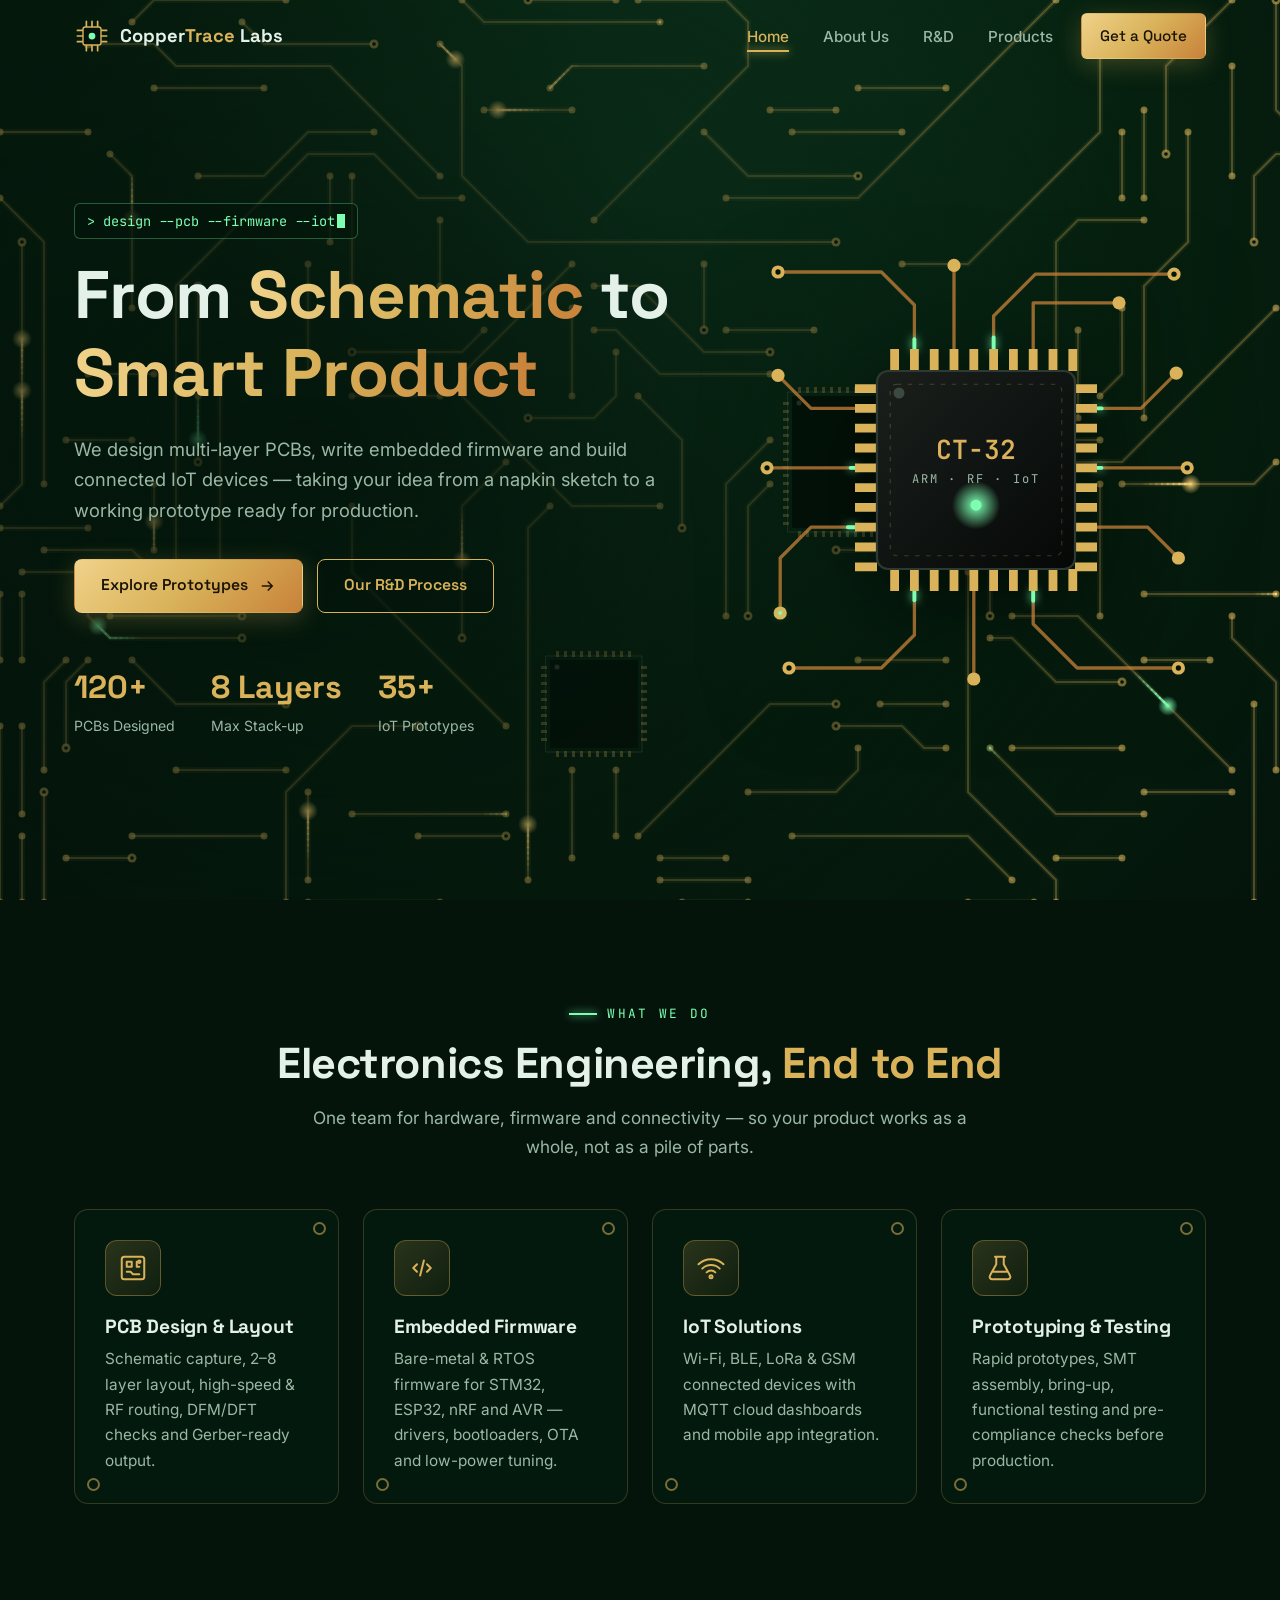
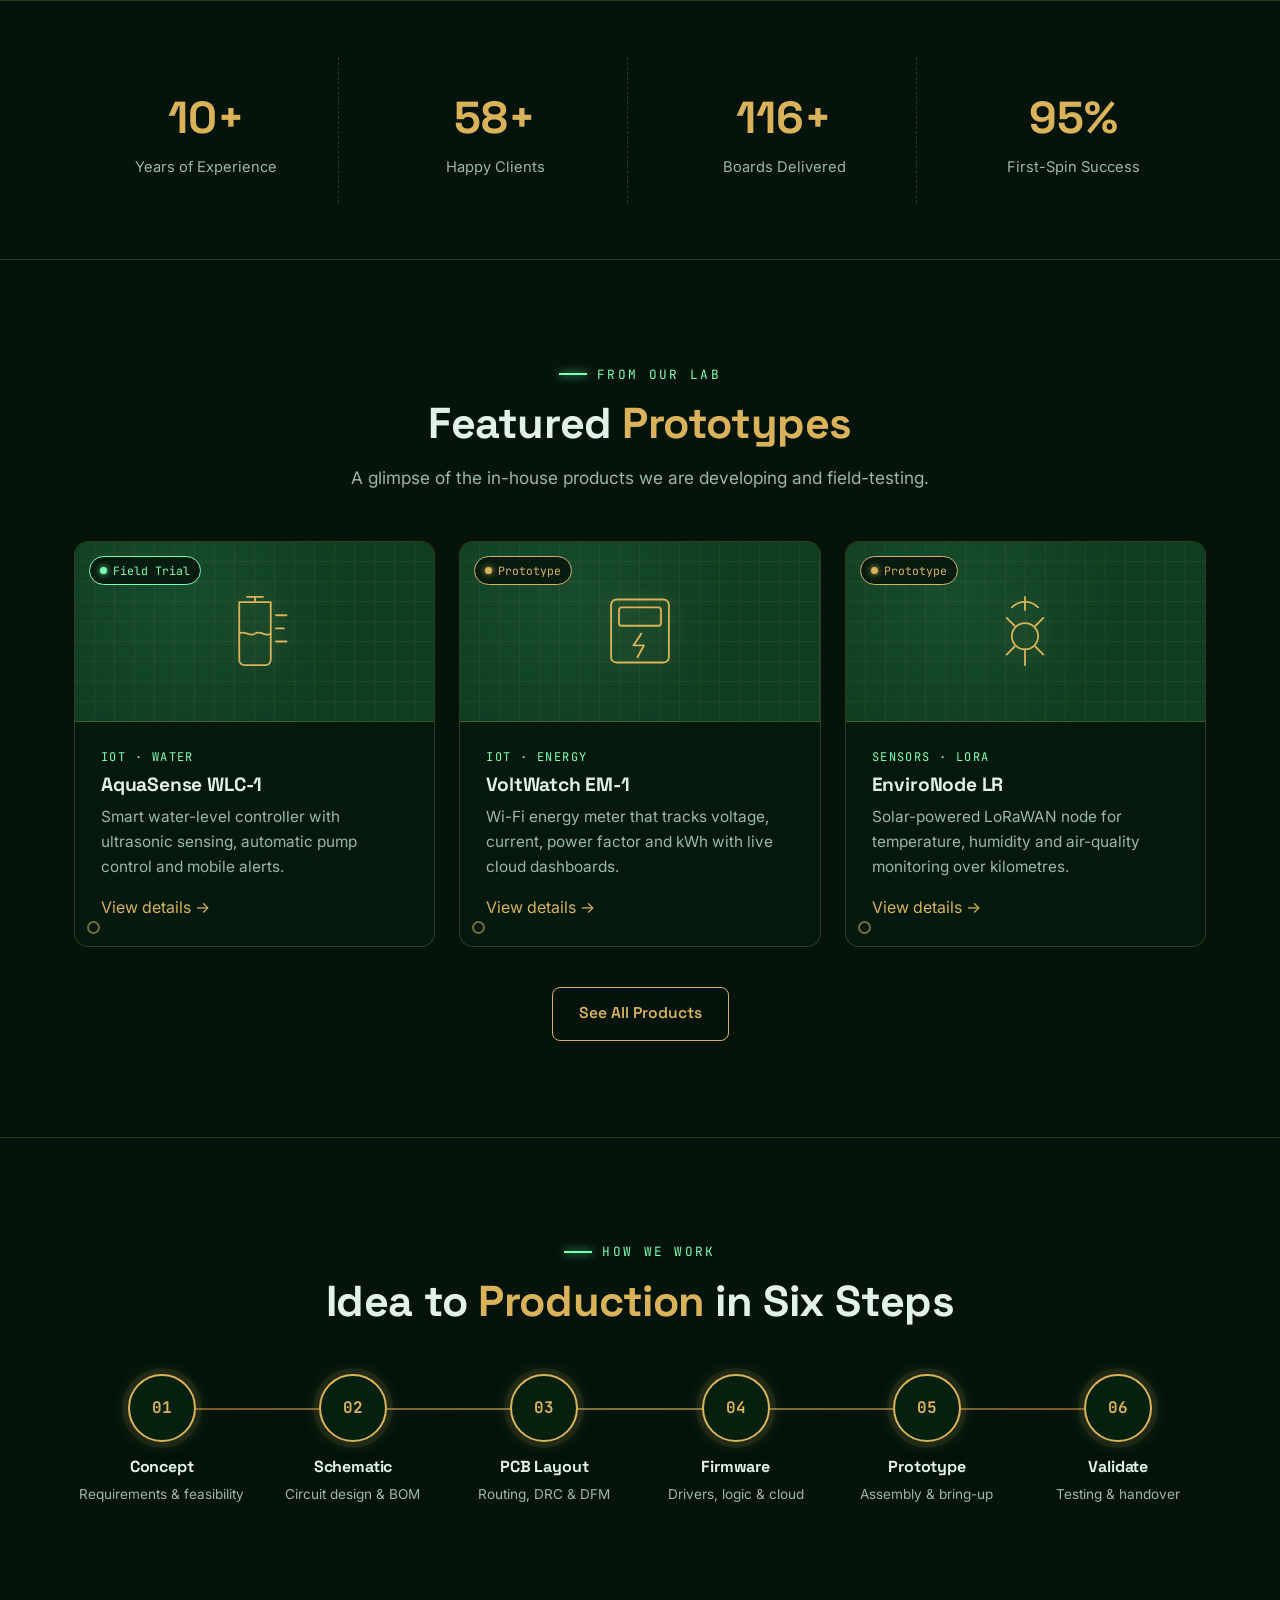
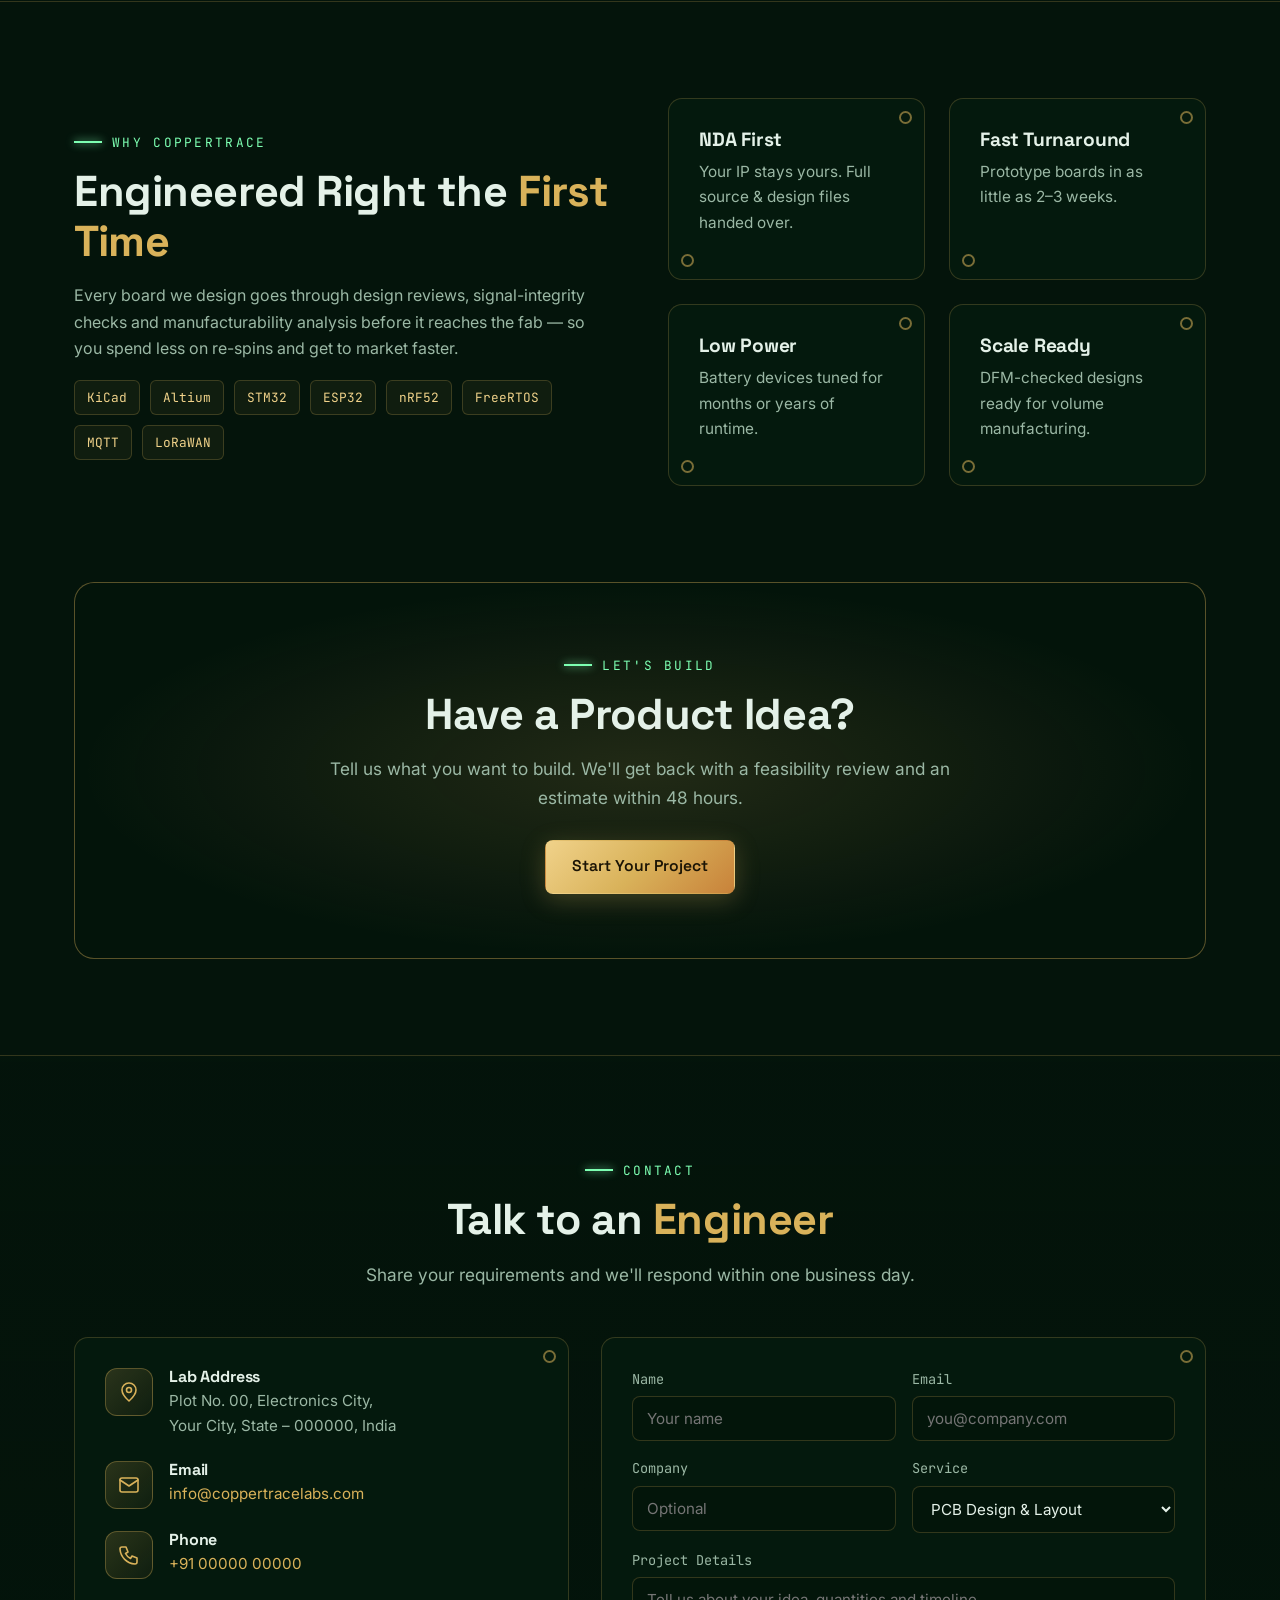
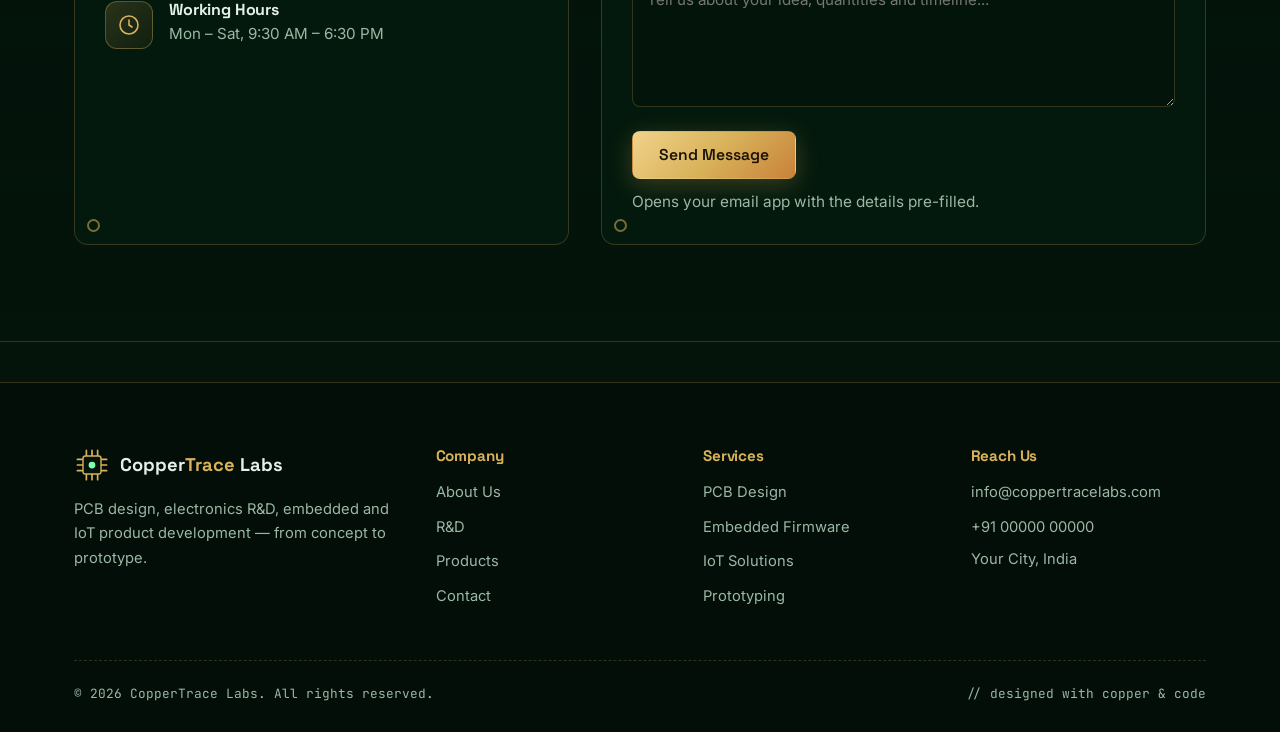
==== index.html @ 2404cd04 "Initial commit: CopperTrace Labs static website" ====
<!DOCTYPE html>
<html lang="en">
<head>
  <meta charset="UTF-8">
  <meta name="viewport" content="width=device-width, initial-scale=1.0">
  <title>CopperTrace Labs | PCB Design, Embedded &amp; IoT R&amp;D</title>
  <meta name="description" content="CopperTrace Labs — PCB design, electronics R&D, embedded firmware and IoT product development from concept to prototype.">
  <link rel="icon" type="image/svg+xml" href="assets/favicon.svg">
  <link rel="preconnect" href="https://fonts.googleapis.com">
  <link rel="preconnect" href="https://fonts.gstatic.com" crossorigin>
  <link href="https://fonts.googleapis.com/css2?family=Inter:wght@400;500;600&family=JetBrains+Mono:wght@400;600&family=Space+Grotesk:wght@500;600;700&display=swap" rel="stylesheet">
  <link rel="stylesheet" href="css/style.css">
</head>
<body>
  <canvas id="pcb-bg" aria-hidden="true"></canvas>

  <!-- ============ HEADER ============ -->
  <header class="site-header">
    <div class="container nav">
      <a href="index.html" class="logo" aria-label="CopperTrace Labs home">
        <svg viewBox="0 0 64 64" aria-hidden="true"><g stroke="#d9b25a" stroke-width="3" stroke-linecap="round"><path d="M22 6v10M32 6v10M42 6v10M22 48v10M32 48v10M42 48v10M6 22h10M6 32h10M6 42h10M48 22h10M48 32h10M48 42h10"/></g><rect x="16" y="16" width="32" height="32" rx="4" fill="#04140b" stroke="#d9b25a" stroke-width="2.5"/><circle cx="32" cy="32" r="6" fill="#7dffb2"/></svg>
        <span>Copper<em>Trace</em> Labs</span>
      </a>
      <button class="nav-toggle" aria-label="Toggle menu" aria-expanded="false"><span></span></button>
      <ul class="nav-links">
        <li><a href="index.html" class="active">Home</a></li>
        <li><a href="about.html">About Us</a></li>
        <li><a href="rnd.html">R&amp;D</a></li>
        <li><a href="products.html">Products</a></li>
        <li><a href="#contact" class="btn btn-primary">Get a Quote</a></li>
      </ul>
    </div>
  </header>

  <main>
    <!-- ============ HERO ============ -->
    <section class="hero">
      <div class="container hero-grid">
        <div class="reveal">
          <span class="terminal-line">&gt; design --pcb --firmware --iot<span class="cursor"></span></span>
          <h1>From <span class="glow">Schematic</span> to <span class="glow">Smart Product</span></h1>
          <p class="lead">We design multi-layer PCBs, write embedded firmware and build connected IoT devices — taking your idea from a napkin sketch to a working prototype ready for production.</p>
          <div class="hero-actions">
            <a href="products.html" class="btn btn-primary">Explore Prototypes
              <svg width="18" height="18" viewBox="0 0 24 24" fill="none" stroke="currentColor" stroke-width="2" aria-hidden="true"><path d="M5 12h14M13 6l6 6-6 6"/></svg>
            </a>
            <a href="rnd.html" class="btn btn-ghost">Our R&amp;D Process</a>
          </div>
          <div class="hero-stats">
            <div><div class="num" data-count="120" data-suffix="+">0</div><div class="lbl">PCBs Designed</div></div>
            <div><div class="num" data-count="8" data-suffix=" Layers">0</div><div class="lbl">Max Stack-up</div></div>
            <div><div class="num" data-count="35" data-suffix="+">0</div><div class="lbl">IoT Prototypes</div></div>
          </div>
        </div>

        <div class="chip-wrap reveal d2" aria-hidden="true">
          <svg class="chip-svg" viewBox="0 0 400 400">
            <defs>
              <linearGradient id="chipBody" x1="0" y1="0" x2="1" y2="1">
                <stop offset="0" stop-color="#1a1f1c"/>
                <stop offset="1" stop-color="#050807"/>
              </linearGradient>
              <radialGradient id="ledGlow">
                <stop offset="0" stop-color="#7dffb2"/>
                <stop offset="1" stop-color="#7dffb2" stop-opacity="0"/>
              </radialGradient>
            </defs>
            <!-- static copper traces -->
            <g fill="none" stroke="#c8823a" stroke-opacity=".75" stroke-width="3" stroke-linecap="round" stroke-linejoin="round">
              <path id="t1" d="M144 90 V50 L114 20 H20"/>
              <path id="t2" d="M180 90 V14"/>
              <path id="t3" d="M216 90 V60 L254 22 H380"/>
              <path id="t4" d="M252 90 V48 H330"/>
              <path id="t5" d="M144 310 V350 L114 380 H30"/>
              <path id="t6" d="M198 310 V390"/>
              <path id="t7" d="M252 310 V340 L292 380 H384"/>
              <path id="t8" d="M90 144 H50 L20 114"/>
              <path id="t9" d="M90 198 H10"/>
              <path id="t10" d="M90 252 H50 L22 280 V330"/>
              <path id="t11" d="M310 144 H350 L382 112"/>
              <path id="t12" d="M310 198 H392"/>
              <path id="t13" d="M310 252 H356 L384 280"/>
            </g>
            <!-- end pads -->
            <g fill="#d9b25a">
              <circle cx="20" cy="20" r="6"/><circle cx="180" cy="14" r="6"/><circle cx="380" cy="22" r="6"/><circle cx="330" cy="48" r="6"/>
              <circle cx="30" cy="380" r="6"/><circle cx="198" cy="390" r="6"/><circle cx="384" cy="380" r="6"/>
              <circle cx="20" cy="114" r="6"/><circle cx="10" cy="198" r="6"/><circle cx="22" cy="330" r="6"/>
              <circle cx="382" cy="112" r="6"/><circle cx="392" cy="198" r="6"/><circle cx="384" cy="280" r="6"/>
            </g>
            <g fill="#04140b"><circle cx="20" cy="20" r="2.4"/><circle cx="380" cy="22" r="2.4"/><circle cx="30" cy="380" r="2.4"/><circle cx="384" cy="380" r="2.4"/><circle cx="10" cy="198" r="2.4"/><circle cx="392" cy="198" r="2.4"/></g>
            <!-- signal flow overlay -->
            <g fill="none" stroke="#7dffb2" stroke-width="3.5" stroke-linecap="round" style="filter:drop-shadow(0 0 4px #7dffb2)">
              <path class="flow" pathLength="200" d="M144 90 V50 L114 20 H20"/>
              <path class="flow d2" pathLength="200" d="M216 90 V60 L254 22 H380"/>
              <path class="flow d3" pathLength="200" d="M144 310 V350 L114 380 H30"/>
              <path class="flow" pathLength="200" d="M252 310 V340 L292 380 H384"/>
              <path class="flow d2" pathLength="200" d="M90 252 H50 L22 280 V330"/>
              <path class="flow d3" pathLength="200" d="M310 144 H350 L382 112"/>
              <path class="flow" pathLength="200" d="M310 198 H392"/>
              <path class="flow d2" pathLength="200" d="M90 198 H10"/>
            </g>
            <!-- pins -->
            <g stroke="#d9b25a" stroke-width="20" stroke-dasharray="8 10">
              <line x1="122" y1="100" x2="292" y2="100"/>
              <line x1="122" y1="300" x2="292" y2="300"/>
              <line x1="100" y1="122" x2="100" y2="292"/>
              <line x1="300" y1="122" x2="300" y2="292"/>
            </g>
            <!-- package -->
            <rect x="110" y="110" width="180" height="180" rx="10" fill="url(#chipBody)" stroke="#2c3a31" stroke-width="2"/>
            <rect x="122" y="122" width="156" height="156" rx="6" fill="none" stroke="#d9b25a" stroke-opacity=".25" stroke-dasharray="4 6"/>
            <circle cx="130" cy="130" r="5" fill="#3a4a40"/>
            <circle class="core-led" cx="200" cy="232" r="22" fill="url(#ledGlow)"/>
            <circle cx="200" cy="232" r="5" fill="#7dffb2"/>
            <text x="200" y="190" text-anchor="middle" font-family="JetBrains Mono, monospace" font-size="24" font-weight="600" fill="#d9b25a">CT-32</text>
            <text x="200" y="212" text-anchor="middle" font-family="JetBrains Mono, monospace" font-size="11" fill="#9bb8a5" letter-spacing="2">ARM · RF · IoT</text>
          </svg>
        </div>
      </div>
    </section>

    <!-- ============ SERVICES ============ -->
    <section id="services">
      <div class="container">
        <div class="center reveal">
          <span class="section-tag">What We Do</span>
          <h2>Electronics Engineering, <span class="text-gold">End to End</span></h2>
          <p class="lead">One team for hardware, firmware and connectivity — so your product works as a whole, not as a pile of parts.</p>
        </div>
        <div class="grid grid-4" style="margin-top:48px">
          <article class="card reveal">
            <div class="icon"><svg viewBox="0 0 24 24"><rect x="3" y="3" width="18" height="18" rx="2"/><path d="M7 7h4v4H7zM15 7v4h2M7 15h3l2 2h5"/><circle cx="17" cy="7" r="1"/></svg></div>
            <h3>PCB Design &amp; Layout</h3>
            <p>Schematic capture, 2–8 layer layout, high-speed &amp; RF routing, DFM/DFT checks and Gerber-ready output.</p>
          </article>
          <article class="card reveal d1">
            <div class="icon"><svg viewBox="0 0 24 24"><path d="M8 9l-3 3 3 3M16 9l3 3-3 3M13.5 6l-3 12"/></svg></div>
            <h3>Embedded Firmware</h3>
            <p>Bare-metal &amp; RTOS firmware for STM32, ESP32, nRF and AVR — drivers, bootloaders, OTA and low-power tuning.</p>
          </article>
          <article class="card reveal d2">
            <div class="icon"><svg viewBox="0 0 24 24"><path d="M5 12.5a10 10 0 0 1 14 0M8.5 15.5a5 5 0 0 1 7 0"/><circle cx="12" cy="19" r="1.2"/><path d="M2 9a14.5 14.5 0 0 1 20 0"/></svg></div>
            <h3>IoT Solutions</h3>
            <p>Wi-Fi, BLE, LoRa &amp; GSM connected devices with MQTT cloud dashboards and mobile app integration.</p>
          </article>
          <article class="card reveal d3">
            <div class="icon"><svg viewBox="0 0 24 24"><path d="M9 3v6l-5 9a2 2 0 0 0 2 3h12a2 2 0 0 0 2-3l-5-9V3M8 3h8M7 15h10"/></svg></div>
            <h3>Prototyping &amp; Testing</h3>
            <p>Rapid prototypes, SMT assembly, bring-up, functional testing and pre-compliance checks before production.</p>
          </article>
        </div>
      </div>
    </section>

    <!-- ============ STATS ============ -->
    <section class="panel" style="padding:56px 0">
      <div class="container stats">
        <div class="stat reveal"><div class="num" data-count="10" data-suffix="+">0</div><div class="lbl">Years of Experience</div></div>
        <div class="stat reveal d1"><div class="num" data-count="60" data-suffix="+">0</div><div class="lbl">Happy Clients</div></div>
        <div class="stat reveal d2"><div class="num" data-count="120" data-suffix="+">0</div><div class="lbl">Boards Delivered</div></div>
        <div class="stat reveal d3"><div class="num" data-count="99" data-suffix="%">0</div><div class="lbl">First-Spin Success</div></div>
      </div>
    </section>

    <!-- ============ FEATURED PRODUCTS ============ -->
    <section>
      <div class="container">
        <div class="center reveal">
          <span class="section-tag">From Our Lab</span>
          <h2>Featured <span class="text-gold">Prototypes</span></h2>
          <p class="lead">A glimpse of the in-house products we are developing and field-testing.</p>
        </div>
        <div class="grid grid-3" style="margin-top:48px">
          <article class="card product reveal">
            <div class="product-visual">
              <span class="status trial">Field Trial</span>
              <svg viewBox="0 0 64 64"><path d="M20 10h24v44a4 4 0 0 1-4 4H24a4 4 0 0 1-4-4z"/><path d="M20 34c4-3 8 3 12 0s8 3 12 0"/><path d="M26 6h12M32 6v4M48 20h8M48 30h6M48 40h8"/></svg>
            </div>
            <div class="product-body">
              <div class="cat">IoT · Water</div>
              <h3>AquaSense WLC-1</h3>
              <p>Smart water-level controller with ultrasonic sensing, automatic pump control and mobile alerts.</p>
              <a href="products.html">View details &rarr;</a>
            </div>
          </article>
          <article class="card product reveal d1">
            <div class="product-visual">
              <span class="status proto">Prototype</span>
              <svg viewBox="0 0 64 64"><rect x="10" y="8" width="44" height="48" rx="4"/><rect x="16" y="14" width="32" height="14" rx="2"/><path d="M33 34l-6 9h8l-5 9"/></svg>
            </div>
            <div class="product-body">
              <div class="cat">IoT · Energy</div>
              <h3>VoltWatch EM-1</h3>
              <p>Wi-Fi energy meter that tracks voltage, current, power factor and kWh with live cloud dashboards.</p>
              <a href="products.html">View details &rarr;</a>
            </div>
          </article>
          <article class="card product reveal d2">
            <div class="product-visual">
              <span class="status proto">Prototype</span>
              <svg viewBox="0 0 64 64"><circle cx="32" cy="36" r="10"/><path d="M32 6v10M32 46v12M18 22l6 6M40 44l6 6M46 22l-6 6M24 44l-6 6"/><path d="M22 14a14 14 0 0 1 20 0"/></svg>
            </div>
            <div class="product-body">
              <div class="cat">Sensors · LoRa</div>
              <h3>EnviroNode LR</h3>
              <p>Solar-powered LoRaWAN node for temperature, humidity and air-quality monitoring over kilometres.</p>
              <a href="products.html">View details &rarr;</a>
            </div>
          </article>
        </div>
        <div class="center" style="margin-top:40px">
          <a href="products.html" class="btn btn-ghost">See All Products</a>
        </div>
      </div>
    </section>

    <!-- ============ PROCESS ============ -->
    <section class="panel">
      <div class="container">
        <div class="center reveal">
          <span class="section-tag">How We Work</span>
          <h2>Idea to <span class="text-gold">Production</span> in Six Steps</h2>
        </div>
        <div class="process">
          <div class="step reveal"><div class="node">01</div><h4>Concept</h4><p>Requirements &amp; feasibility</p></div>
          <div class="step reveal d1"><div class="node">02</div><h4>Schematic</h4><p>Circuit design &amp; BOM</p></div>
          <div class="step reveal d2"><div class="node">03</div><h4>PCB Layout</h4><p>Routing, DRC &amp; DFM</p></div>
          <div class="step reveal d3"><div class="node">04</div><h4>Firmware</h4><p>Drivers, logic &amp; cloud</p></div>
          <div class="step reveal d2"><div class="node">05</div><h4>Prototype</h4><p>Assembly &amp; bring-up</p></div>
          <div class="step reveal d3"><div class="node">06</div><h4>Validate</h4><p>Testing &amp; handover</p></div>
        </div>
      </div>
    </section>

    <!-- ============ WHY US ============ -->
    <section>
      <div class="container split">
        <div class="reveal">
          <span class="section-tag">Why CopperTrace</span>
          <h2>Engineered Right the <span class="text-gold">First Time</span></h2>
          <p>Every board we design goes through design reviews, signal-integrity checks and manufacturability analysis before it reaches the fab — so you spend less on re-spins and get to market faster.</p>
          <div class="tags">
            <span class="tag">KiCad</span><span class="tag">Altium</span><span class="tag">STM32</span><span class="tag">ESP32</span>
            <span class="tag">nRF52</span><span class="tag">FreeRTOS</span><span class="tag">MQTT</span><span class="tag">LoRaWAN</span>
          </div>
        </div>
        <div class="grid grid-2 reveal d2">
          <div class="card"><h3>NDA First</h3><p>Your IP stays yours. Full source &amp; design files handed over.</p></div>
          <div class="card"><h3>Fast Turnaround</h3><p>Prototype boards in as little as 2–3 weeks.</p></div>
          <div class="card"><h3>Low Power</h3><p>Battery devices tuned for months or years of runtime.</p></div>
          <div class="card"><h3>Scale Ready</h3><p>DFM-checked designs ready for volume manufacturing.</p></div>
        </div>
      </div>
    </section>

    <!-- ============ CTA ============ -->
    <section style="padding-top:0">
      <div class="container">
        <div class="cta reveal">
          <span class="section-tag">Let's Build</span>
          <h2>Have a Product Idea?</h2>
          <p class="lead">Tell us what you want to build. We'll get back with a feasibility review and an estimate within 48 hours.</p>
          <a href="#contact" class="btn btn-primary">Start Your Project</a>
        </div>
      </div>
    </section>

    <!-- ============ CONTACT ============ -->
    <section id="contact" class="panel">
      <div class="container">
        <div class="center reveal">
          <span class="section-tag">Contact</span>
          <h2>Talk to an <span class="text-gold">Engineer</span></h2>
          <p class="lead">Share your requirements and we'll respond within one business day.</p>
        </div>
        <div class="contact-grid" style="margin-top:48px">
          <div class="contact-info card reveal">
            <div class="item">
              <div class="icon"><svg viewBox="0 0 24 24"><path d="M12 21s-7-6.2-7-11a7 7 0 0 1 14 0c0 4.8-7 11-7 11z"/><circle cx="12" cy="10" r="2.5"/></svg></div>
              <div><h4>Lab Address</h4><p>Plot No. 00, Electronics City,<br>Your City, State – 000000, India</p></div>
            </div>
            <div class="item">
              <div class="icon"><svg viewBox="0 0 24 24"><rect x="3" y="5" width="18" height="14" rx="2"/><path d="M3 7l9 6 9-6"/></svg></div>
              <div><h4>Email</h4><p><a href="mailto:info@coppertracelabs.com">info@coppertracelabs.com</a></p></div>
            </div>
            <div class="item">
              <div class="icon"><svg viewBox="0 0 24 24"><path d="M5 4h4l2 5-2.5 1.5a11 11 0 0 0 5 5L15 13l5 2v4a2 2 0 0 1-2 2A16 16 0 0 1 3 6a2 2 0 0 1 2-2"/></svg></div>
              <div><h4>Phone</h4><p><a href="tel:+910000000000">+91 00000 00000</a></p></div>
            </div>
            <div class="item">
              <div class="icon"><svg viewBox="0 0 24 24"><circle cx="12" cy="12" r="9"/><path d="M12 7v5l3 2"/></svg></div>
              <div><h4>Working Hours</h4><p>Mon – Sat, 9:30 AM – 6:30 PM</p></div>
            </div>
          </div>

          <form id="contact-form" class="card reveal d2">
            <div class="row">
              <div class="field"><label for="name">Name</label><input id="name" name="name" type="text" required placeholder="Your name"></div>
              <div class="field"><label for="email">Email</label><input id="email" name="email" type="email" required placeholder="you@company.com"></div>
            </div>
            <div class="row">
              <div class="field"><label for="company">Company</label><input id="company" name="company" type="text" placeholder="Optional"></div>
              <div class="field">
                <label for="service">Service</label>
                <select id="service" name="service">
                  <option>PCB Design &amp; Layout</option>
                  <option>Embedded Firmware</option>
                  <option>IoT Product Development</option>
                  <option>Prototyping &amp; Testing</option>
                  <option>Product Enquiry</option>
                  <option>Other</option>
                </select>
              </div>
            </div>
            <div class="field"><label for="message">Project Details</label><textarea id="message" name="message" required placeholder="Tell us about your idea, quantities and timeline..."></textarea></div>
            <button type="submit" class="btn btn-primary">Send Message</button>
            <p class="form-note">Opens your email app with the details pre-filled.</p>
          </form>
        </div>
      </div>
    </section>
  </main>

  <!-- ============ FOOTER ============ -->
  <footer class="site-footer">
    <div class="container">
      <div class="footer-grid">
        <div>
          <a href="index.html" class="logo" style="margin-bottom:14px">
            <svg viewBox="0 0 64 64" aria-hidden="true"><g stroke="#d9b25a" stroke-width="3" stroke-linecap="round"><path d="M22 6v10M32 6v10M42 6v10M22 48v10M32 48v10M42 48v10M6 22h10M6 32h10M6 42h10M48 22h10M48 32h10M48 42h10"/></g><rect x="16" y="16" width="32" height="32" rx="4" fill="#04140b" stroke="#d9b25a" stroke-width="2.5"/><circle cx="32" cy="32" r="6" fill="#7dffb2"/></svg>
            <span>Copper<em>Trace</em> Labs</span>
          </a>
          <p>PCB design, electronics R&amp;D, embedded and IoT product development — from concept to prototype.</p>
        </div>
        <div>
          <h4>Company</h4>
          <ul><li><a href="about.html">About Us</a></li><li><a href="rnd.html">R&amp;D</a></li><li><a href="products.html">Products</a></li><li><a href="index.html#contact">Contact</a></li></ul>
        </div>
        <div>
          <h4>Services</h4>
          <ul><li><a href="index.html#services">PCB Design</a></li><li><a href="index.html#services">Embedded Firmware</a></li><li><a href="index.html#services">IoT Solutions</a></li><li><a href="index.html#services">Prototyping</a></li></ul>
        </div>
        <div>
          <h4>Reach Us</h4>
          <ul><li><a href="mailto:info@coppertracelabs.com">info@coppertracelabs.com</a></li><li><a href="tel:+910000000000">+91 00000 00000</a></li><li><p>Your City, India</p></li></ul>
        </div>
      </div>
      <div class="footer-bottom">
        <span>&copy; <span data-year>2026</span> CopperTrace Labs. All rights reserved.</span>
        <span>// designed with copper &amp; code</span>
      </div>
    </div>
  </footer>

  <script src="js/main.js"></script>
</body>
</html>
---- css/style.css ----
/* ==========================================================
   CopperTrace Labs — PCB / Electronics R&D static site
   ========================================================== */

:root {
  --board-900: #04140b;
  --board-800: #06200f;
  --board-700: #0a2e18;
  --board-600: #0f3d22;
  --mask: #12482a;
  --gold: #d9b25a;
  --gold-soft: #f0d28a;
  --copper: #c8823a;
  --signal: #7dffb2;
  --text: #e4f1e8;
  --muted: #9bb8a5;
  --line: rgba(217, 178, 90, 0.22);
  --card: rgba(6, 28, 15, 0.78);
  --radius: 14px;
  --maxw: 1180px;
  --font-head: "Space Grotesk", system-ui, sans-serif;
  --font-body: "Inter", system-ui, sans-serif;
  --font-mono: "JetBrains Mono", ui-monospace, monospace;
}

* { box-sizing: border-box; margin: 0; padding: 0; }

html { scroll-behavior: smooth; }

body {
  font-family: var(--font-body);
  color: var(--text);
  background: radial-gradient(ellipse at 50% 20%, var(--board-600) 0%, var(--board-800) 55%, var(--board-900) 100%) fixed;
  background-color: var(--board-900);
  line-height: 1.65;
  min-height: 100vh;
  overflow-x: hidden;
}

img, svg { display: block; max-width: 100%; }
a { color: var(--gold); text-decoration: none; }
a:hover { color: var(--gold-soft); }

/* ---------- PCB canvas background ---------- */
#pcb-bg {
  position: fixed;
  inset: 0;
  z-index: -1;
  pointer-events: none;
}
body.inner #pcb-bg { opacity: 0.55; }

/* ---------- Layout helpers ---------- */
.container { width: 100%; max-width: var(--maxw); margin: 0 auto; padding: 0 24px; }
section { padding: 96px 0; position: relative; }

.section-tag {
  font-family: var(--font-mono);
  font-size: 0.8rem;
  letter-spacing: 0.18em;
  text-transform: uppercase;
  color: var(--signal);
  display: inline-flex;
  align-items: center;
  gap: 10px;
  margin-bottom: 14px;
}
.section-tag::before {
  content: "";
  width: 28px; height: 2px;
  background: var(--signal);
  box-shadow: 0 0 8px var(--signal);
}

h1, h2, h3, h4 { font-family: var(--font-head); line-height: 1.15; letter-spacing: -0.01em; }
h2 { font-size: clamp(1.8rem, 3.6vw, 2.7rem); margin-bottom: 16px; }
h3 { font-size: 1.2rem; margin-bottom: 8px; }
.lead { color: var(--muted); font-size: 1.08rem; max-width: 680px; }
.text-gold { color: var(--gold); }
.center { text-align: center; }
.center .lead { margin-left: auto; margin-right: auto; }
.center .section-tag { justify-content: center; }

.grid { display: grid; gap: 24px; }
.grid-2 { grid-template-columns: repeat(2, 1fr); }
.grid-3 { grid-template-columns: repeat(3, 1fr); }
.grid-4 { grid-template-columns: repeat(4, 1fr); }

/* ---------- Buttons ---------- */
.btn {
  display: inline-flex;
  align-items: center;
  gap: 10px;
  padding: 13px 26px;
  border-radius: 8px;
  font-family: var(--font-head);
  font-weight: 600;
  font-size: 0.98rem;
  border: 1px solid transparent;
  cursor: pointer;
  transition: transform .2s, box-shadow .2s, background .2s, color .2s;
}
.btn-primary {
  background: linear-gradient(135deg, var(--gold-soft), var(--gold) 50%, var(--copper));
  color: #1b1405;
  box-shadow: 0 6px 24px rgba(217, 178, 90, 0.25);
}
.btn-primary:hover { color: #1b1405; transform: translateY(-2px); box-shadow: 0 10px 32px rgba(217, 178, 90, 0.4); }
.btn-ghost { border-color: var(--gold); color: var(--gold); background: rgba(4, 20, 11, 0.5); }
.btn-ghost:hover { background: rgba(217, 178, 90, 0.12); color: var(--gold-soft); transform: translateY(-2px); }

/* ---------- Header / Nav ---------- */
.site-header {
  position: fixed;
  top: 0; left: 0; right: 0;
  z-index: 100;
  transition: background .3s, box-shadow .3s, border-color .3s;
  border-bottom: 1px solid transparent;
}
.site-header.scrolled {
  background: rgba(4, 20, 11, 0.88);
  backdrop-filter: blur(10px);
  border-bottom-color: var(--line);
}
.nav { display: flex; align-items: center; justify-content: space-between; height: 72px; }
.logo { display: flex; align-items: center; gap: 10px; color: var(--text); font-family: var(--font-head); font-weight: 700; font-size: 1.15rem; }
.logo:hover { color: var(--text); }
.logo svg { width: 36px; height: 36px; }
.logo span em { font-style: normal; color: var(--gold); }

.nav-links { display: flex; list-style: none; gap: 6px; align-items: center; }
.nav-links a {
  color: var(--muted);
  padding: 8px 14px;
  border-radius: 6px;
  font-weight: 500;
  font-size: 0.95rem;
  position: relative;
  transition: color .2s, background .2s;
}
.nav-links a:hover { color: var(--text); background: rgba(217, 178, 90, 0.08); }
.nav-links a.active { color: var(--gold); }
.nav-links a.active::after {
  content: "";
  position: absolute;
  left: 14px; right: 14px; bottom: 2px;
  height: 2px;
  background: var(--gold);
  box-shadow: 0 0 8px var(--gold);
}
.nav-links .btn { padding: 9px 18px; margin-left: 8px; }
.nav-links .btn-primary { color: #1b1405; }

.nav-toggle {
  display: none;
  background: none;
  border: 1px solid var(--line);
  border-radius: 8px;
  width: 44px; height: 44px;
  cursor: pointer;
  align-items: center;
  justify-content: center;
}
.nav-toggle span, .nav-toggle span::before, .nav-toggle span::after {
  display: block;
  width: 20px; height: 2px;
  background: var(--gold);
  position: relative;
  transition: transform .25s, background .25s;
}
.nav-toggle span::before, .nav-toggle span::after { content: ""; position: absolute; left: 0; }
.nav-toggle span::before { top: -6px; }
.nav-toggle span::after { top: 6px; }
.nav-open .nav-toggle span { background: transparent; }
.nav-open .nav-toggle span::before { transform: translateY(6px) rotate(45deg); }
.nav-open .nav-toggle span::after { transform: translateY(-6px) rotate(-45deg); }

/* ---------- Hero (landing) ---------- */
.hero {
  min-height: 100vh;
  display: flex;
  align-items: center;
  padding: 120px 0 80px;
}
/* darken the board behind the hero copy for readability */
.hero::before {
  content: "";
  position: absolute;
  inset: 0;
  background: radial-gradient(ellipse 70% 80% at 25% 50%, rgba(4, 20, 11, 0.85), rgba(4, 20, 11, 0.35) 70%, transparent);
  pointer-events: none;
}
.hero .container { position: relative; }
.hero-grid { display: grid; grid-template-columns: 1.15fr 0.85fr; gap: 48px; align-items: center; }
.hero h1 {
  font-size: clamp(2.4rem, 5.6vw, 4.2rem);
  margin-bottom: 22px;
}
.hero h1 .glow {
  background: linear-gradient(90deg, var(--gold-soft), var(--gold), var(--copper));
  -webkit-background-clip: text;
  background-clip: text;
  color: transparent;
}
.hero .lead { font-size: 1.15rem; margin-bottom: 34px; }
.hero-actions { display: flex; gap: 14px; flex-wrap: wrap; }

.terminal-line {
  font-family: var(--font-mono);
  font-size: 0.85rem;
  color: var(--signal);
  margin-bottom: 18px;
  display: inline-block;
  padding: 6px 12px;
  border: 1px solid rgba(125, 255, 178, 0.3);
  border-radius: 6px;
  background: rgba(4, 20, 11, 0.6);
}
.terminal-line .cursor {
  display: inline-block;
  width: 8px; height: 1em;
  background: var(--signal);
  vertical-align: -2px;
  margin-left: 2px;
  animation: blink 1s steps(1) infinite;
}
@keyframes blink { 50% { opacity: 0; } }

.hero-stats { display: flex; gap: 36px; margin-top: 48px; flex-wrap: wrap; }
.hero-stats .num { font-family: var(--font-head); font-size: 2rem; font-weight: 700; color: var(--gold); }
.hero-stats .lbl { color: var(--muted); font-size: 0.88rem; }

/* Chip illustration */
.chip-wrap { position: relative; aspect-ratio: 1; max-width: 440px; margin: 0 auto; width: 100%; }
.chip-svg { width: 100%; height: 100%; filter: drop-shadow(0 20px 40px rgba(0, 0, 0, 0.55)); }
.chip-svg .flow { stroke-dasharray: 10 190; animation: flow 3s linear infinite; }
.chip-svg .flow.d2 { animation-delay: -1s; }
.chip-svg .flow.d3 { animation-delay: -2s; }
.chip-svg .core-led { animation: pulse 2s ease-in-out infinite; }
@keyframes flow { to { stroke-dashoffset: -200; } }
@keyframes pulse { 50% { opacity: 0.35; } }

/* ---------- Cards ---------- */
.card {
  background: var(--card);
  border: 1px solid var(--line);
  border-radius: var(--radius);
  padding: 30px;
  position: relative;
  overflow: hidden;
  backdrop-filter: blur(4px);
  transition: transform .3s, border-color .3s, box-shadow .3s;
}
.card:hover {
  transform: translateY(-6px);
  border-color: rgba(217, 178, 90, 0.6);
  box-shadow: 0 18px 40px rgba(0, 0, 0, 0.45), 0 0 0 1px rgba(217, 178, 90, 0.15) inset;
}
/* copper corner pads */
.card::before, .card::after {
  content: "";
  position: absolute;
  width: 9px; height: 9px;
  border-radius: 50%;
  border: 2px solid var(--gold);
  opacity: 0.55;
}
.card::before { top: 12px; right: 12px; }
.card::after { bottom: 12px; left: 12px; }
.card p { color: var(--muted); font-size: 0.96rem; }

.icon {
  width: 56px; height: 56px;
  border-radius: 12px;
  display: grid;
  place-items: center;
  margin-bottom: 20px;
  background: linear-gradient(135deg, rgba(217, 178, 90, 0.18), rgba(200, 130, 58, 0.06));
  border: 1px solid rgba(217, 178, 90, 0.35);
}
.icon svg { width: 30px; height: 30px; stroke: var(--gold); fill: none; stroke-width: 1.6; stroke-linecap: round; stroke-linejoin: round; }

.card ul.ticks { list-style: none; margin-top: 14px; }
.card ul.ticks li { color: var(--muted); font-size: 0.92rem; padding-left: 22px; position: relative; margin-bottom: 6px; }
.card ul.ticks li::before {
  content: "";
  position: absolute; left: 2px; top: 9px;
  width: 8px; height: 8px;
  border-radius: 50%;
  background: var(--signal);
  box-shadow: 0 0 6px var(--signal);
}

/* ---------- Panel strip ---------- */
.panel {
  background: linear-gradient(180deg, rgba(4, 20, 11, 0.6), rgba(4, 20, 11, 0.9));
  border-top: 1px solid var(--line);
  border-bottom: 1px solid var(--line);
}

/* ---------- Stats ---------- */
.stats { display: grid; grid-template-columns: repeat(4, 1fr); gap: 24px; }
.stat { text-align: center; padding: 24px 10px; border-right: 1px dashed var(--line); }
.stat:last-child { border-right: none; }
.stat .num { font-family: var(--font-head); font-size: clamp(2rem, 4vw, 2.8rem); font-weight: 700; color: var(--gold); }
.stat .lbl { color: var(--muted); font-size: 0.92rem; }

/* ---------- Process / timeline ---------- */
.process { display: grid; grid-template-columns: repeat(6, 1fr); gap: 16px; position: relative; margin-top: 48px; }
.process::before {
  content: "";
  position: absolute;
  top: 34px; left: 8%; right: 8%;
  height: 2px;
  background: linear-gradient(90deg, var(--copper), var(--gold), var(--copper));
  opacity: 0.6;
}
.step { text-align: center; position: relative; }
.step .node {
  width: 68px; height: 68px;
  margin: 0 auto 16px;
  border-radius: 50%;
  display: grid;
  place-items: center;
  background: var(--board-800);
  border: 2px solid var(--gold);
  font-family: var(--font-mono);
  font-weight: 700;
  color: var(--gold);
  box-shadow: 0 0 0 6px rgba(217, 178, 90, 0.08), 0 0 20px rgba(217, 178, 90, 0.2);
  position: relative;
  z-index: 1;
}
.step h4 { font-size: 1rem; margin-bottom: 6px; }
.step p { color: var(--muted); font-size: 0.85rem; }

.timeline { position: relative; margin-top: 40px; padding-left: 36px; }
.timeline::before {
  content: "";
  position: absolute; left: 10px; top: 4px; bottom: 4px;
  width: 2px;
  background: linear-gradient(var(--gold), var(--copper));
}
.tl-item { position: relative; margin-bottom: 32px; }
.tl-item::before {
  content: "";
  position: absolute; left: -33px; top: 6px;
  width: 14px; height: 14px;
  border-radius: 50%;
  background: var(--board-900);
  border: 3px solid var(--gold);
  box-shadow: 0 0 10px rgba(217, 178, 90, 0.5);
}
.tl-item .year { font-family: var(--font-mono); color: var(--signal); font-size: 0.85rem; }
.tl-item p { color: var(--muted); }

/* ---------- Page hero (inner pages) ---------- */
.page-hero { padding: 160px 0 70px; }
.page-hero h1 { font-size: clamp(2.2rem, 5vw, 3.4rem); margin-bottom: 16px; }
.breadcrumb { font-family: var(--font-mono); font-size: 0.82rem; color: var(--muted); margin-bottom: 18px; }
.breadcrumb a { color: var(--muted); }
.breadcrumb a:hover { color: var(--gold); }

/* ---------- Split block ---------- */
.split { display: grid; grid-template-columns: 1fr 1fr; gap: 56px; align-items: center; }
.split p { color: var(--muted); margin-bottom: 14px; }

.board-visual {
  aspect-ratio: 4 / 3;
  border-radius: var(--radius);
  border: 1px solid var(--line);
  background: var(--board-700);
  overflow: hidden;
  position: relative;
}
.board-visual svg { width: 100%; height: 100%; }

/* ---------- Tags / chips ---------- */
.tags { display: flex; flex-wrap: wrap; gap: 10px; margin-top: 18px; }
.tag {
  font-family: var(--font-mono);
  font-size: 0.8rem;
  padding: 6px 12px;
  border-radius: 6px;
  border: 1px solid var(--line);
  color: var(--gold-soft);
  background: rgba(217, 178, 90, 0.06);
}

/* ---------- Products ---------- */
.filters { display: flex; flex-wrap: wrap; gap: 10px; justify-content: center; margin: 32px 0 40px; }
.filter-btn {
  font-family: var(--font-mono);
  font-size: 0.85rem;
  padding: 9px 18px;
  border-radius: 30px;
  border: 1px solid var(--line);
  background: rgba(4, 20, 11, 0.6);
  color: var(--muted);
  cursor: pointer;
  transition: all .2s;
}
.filter-btn:hover { color: var(--text); border-color: var(--gold); }
.filter-btn.active { background: var(--gold); color: #1b1405; border-color: var(--gold); }

.product { padding: 0; display: flex; flex-direction: column; }
.product.hidden { display: none; }
.product-visual {
  height: 180px;
  background:
    radial-gradient(circle at 30% 30%, rgba(125, 255, 178, 0.08), transparent 60%),
    repeating-linear-gradient(0deg, transparent 0 19px, rgba(217, 178, 90, 0.07) 19px 20px),
    repeating-linear-gradient(90deg, transparent 0 19px, rgba(217, 178, 90, 0.07) 19px 20px),
    var(--board-600);
  display: grid;
  place-items: center;
  border-bottom: 1px solid var(--line);
  position: relative;
}
.product-visual svg { width: 84px; height: 84px; stroke: var(--gold); fill: none; stroke-width: 1.4; stroke-linecap: round; stroke-linejoin: round; filter: drop-shadow(0 0 10px rgba(217, 178, 90, 0.35)); transition: transform .4s; }
.product:hover .product-visual svg { transform: scale(1.08) rotate(-3deg); }
.product-body { padding: 26px; flex: 1; display: flex; flex-direction: column; }
.product-body .cat { font-family: var(--font-mono); font-size: 0.75rem; color: var(--signal); text-transform: uppercase; letter-spacing: 0.12em; margin-bottom: 6px; }
.product-body p { margin-bottom: 14px; }
.specs { list-style: none; border-top: 1px dashed var(--line); padding-top: 14px; margin-top: auto; }
.specs li { display: flex; justify-content: space-between; gap: 12px; font-size: 0.85rem; padding: 4px 0; }
.specs li span:first-child { color: var(--muted); }
.specs li span:last-child { font-family: var(--font-mono); color: var(--gold-soft); text-align: right; }

.status {
  position: absolute;
  top: 14px; left: 14px;
  font-family: var(--font-mono);
  font-size: 0.72rem;
  padding: 4px 10px;
  border-radius: 20px;
  display: inline-flex;
  align-items: center;
  gap: 6px;
  background: rgba(4, 20, 11, 0.85);
  border: 1px solid currentColor;
}
.status::before { content: ""; width: 7px; height: 7px; border-radius: 50%; background: currentColor; box-shadow: 0 0 6px currentColor; }
.status.proto { color: var(--gold); }
.status.trial { color: var(--signal); }
.status.dev { color: #7fc8ff; }

/* ---------- CTA ---------- */
.cta {
  text-align: center;
  padding: 64px 32px;
  border-radius: 20px;
  border: 1px solid rgba(217, 178, 90, 0.4);
  background:
    radial-gradient(ellipse at center, rgba(217, 178, 90, 0.14), transparent 70%),
    rgba(4, 20, 11, 0.85);
}
.cta .lead { margin: 0 auto 28px; }

/* ---------- Contact ---------- */
.contact-grid { display: grid; grid-template-columns: 0.9fr 1.1fr; gap: 32px; }
.contact-info .item { display: flex; gap: 16px; align-items: flex-start; margin-bottom: 22px; }
.contact-info .icon { margin: 0; flex-shrink: 0; width: 48px; height: 48px; }
.contact-info .icon svg { width: 24px; height: 24px; }
.contact-info h4 { font-size: 1rem; margin-bottom: 2px; }
.contact-info p { color: var(--muted); font-size: 0.95rem; }

form .row { display: grid; grid-template-columns: 1fr 1fr; gap: 16px; }
form label { display: block; font-size: 0.85rem; color: var(--muted); margin-bottom: 6px; font-family: var(--font-mono); }
form .field { margin-bottom: 16px; }
form input, form select, form textarea {
  width: 100%;
  padding: 12px 14px;
  border-radius: 8px;
  border: 1px solid var(--line);
  background: rgba(4, 20, 11, 0.7);
  color: var(--text);
  font-family: var(--font-body);
  font-size: 0.95rem;
  transition: border-color .2s, box-shadow .2s;
}
form select option { background: var(--board-800); }
form input:focus, form select:focus, form textarea:focus {
  outline: none;
  border-color: var(--gold);
  box-shadow: 0 0 0 3px rgba(217, 178, 90, 0.18);
}
form textarea { min-height: 130px; resize: vertical; }
.form-note { font-size: 0.82rem; color: var(--muted); margin-top: 10px; }

/* ---------- Team ---------- */
.member { text-align: center; }
.avatar {
  width: 96px; height: 96px;
  border-radius: 50%;
  margin: 0 auto 16px;
  display: grid;
  place-items: center;
  font-family: var(--font-head);
  font-weight: 700;
  font-size: 1.6rem;
  color: #1b1405;
  background: linear-gradient(135deg, var(--gold-soft), var(--copper));
  box-shadow: 0 0 0 4px var(--board-800), 0 0 0 6px var(--gold);
}
.member .role { font-family: var(--font-mono); color: var(--signal); font-size: 0.8rem; margin-bottom: 8px; }

/* ---------- Footer ---------- */
.site-footer {
  background: rgba(3, 14, 8, 0.95);
  border-top: 1px solid var(--line);
  padding: 64px 0 28px;
  margin-top: 40px;
}
.footer-grid { display: grid; grid-template-columns: 1.4fr 1fr 1fr 1fr; gap: 32px; }
.site-footer h4 { font-size: 0.95rem; margin-bottom: 14px; color: var(--gold); }
.site-footer ul { list-style: none; }
.site-footer li { margin-bottom: 8px; }
.site-footer li a, .site-footer p { color: var(--muted); font-size: 0.92rem; }
.site-footer li a:hover { color: var(--gold); }
.footer-bottom {
  margin-top: 44px;
  padding-top: 22px;
  border-top: 1px dashed var(--line);
  display: flex;
  justify-content: space-between;
  flex-wrap: wrap;
  gap: 10px;
  font-family: var(--font-mono);
  font-size: 0.8rem;
  color: var(--muted);
}

/* ---------- Reveal on scroll ---------- */
.reveal { opacity: 0; transform: translateY(28px); transition: opacity .7s ease, transform .7s ease; }
.reveal.visible { opacity: 1; transform: none; }
.reveal.d1 { transition-delay: .1s; }
.reveal.d2 { transition-delay: .2s; }
.reveal.d3 { transition-delay: .3s; }

@media (prefers-reduced-motion: reduce) {
  html { scroll-behavior: auto; }
  .reveal { opacity: 1; transform: none; transition: none; }
  .chip-svg .flow, .chip-svg .core-led, .terminal-line .cursor { animation: none; }
}

/* ---------- Responsive ---------- */
@media (max-width: 1024px) {
  .grid-4 { grid-template-columns: repeat(2, 1fr); }
  .grid-3 { grid-template-columns: repeat(2, 1fr); }
  .process { grid-template-columns: repeat(3, 1fr); row-gap: 36px; }
  .process::before { display: none; }
  .footer-grid { grid-template-columns: 1fr 1fr; }
}

@media (max-width: 860px) {
  section { padding: 72px 0; }
  .nav-toggle { display: inline-flex; }
  .nav-links {
    position: fixed;
    top: 72px; left: 0; right: 0;
    flex-direction: column;
    align-items: stretch;
    gap: 4px;
    padding: 16px;
    background: rgba(4, 20, 11, 0.97);
    border-bottom: 1px solid var(--line);
    transform: translateY(calc(-100% - 80px));
    visibility: hidden;
    transition: transform .3s ease, visibility .3s;
    z-index: -1;
  }
  .nav-open .nav-links { transform: none; visibility: visible; }
  .nav-open .site-header { background: rgba(4, 20, 11, 0.97); }
  .nav-links a { padding: 12px 14px; }
  .nav-links a.active::after { display: none; }
  .nav-links .btn { margin: 8px 0 0; justify-content: center; }

  .hero-grid, .split, .contact-grid { grid-template-columns: 1fr; }
  .chip-wrap { max-width: 320px; }
  .grid-2 { grid-template-columns: 1fr; }
  .stats { grid-template-columns: repeat(2, 1fr); }
  .stat:nth-child(2) { border-right: none; }
}

@media (max-width: 600px) {
  .container { padding: 0 16px; }
  .grid-3, .grid-4 { grid-template-columns: 1fr; }
  .process { grid-template-columns: repeat(2, 1fr); }
  .footer-grid { grid-template-columns: 1fr; }
  form .row { grid-template-columns: 1fr; }
  .card { padding: 24px; }
  .hero-stats { gap: 24px; }
  .cta { padding: 44px 20px; }
}
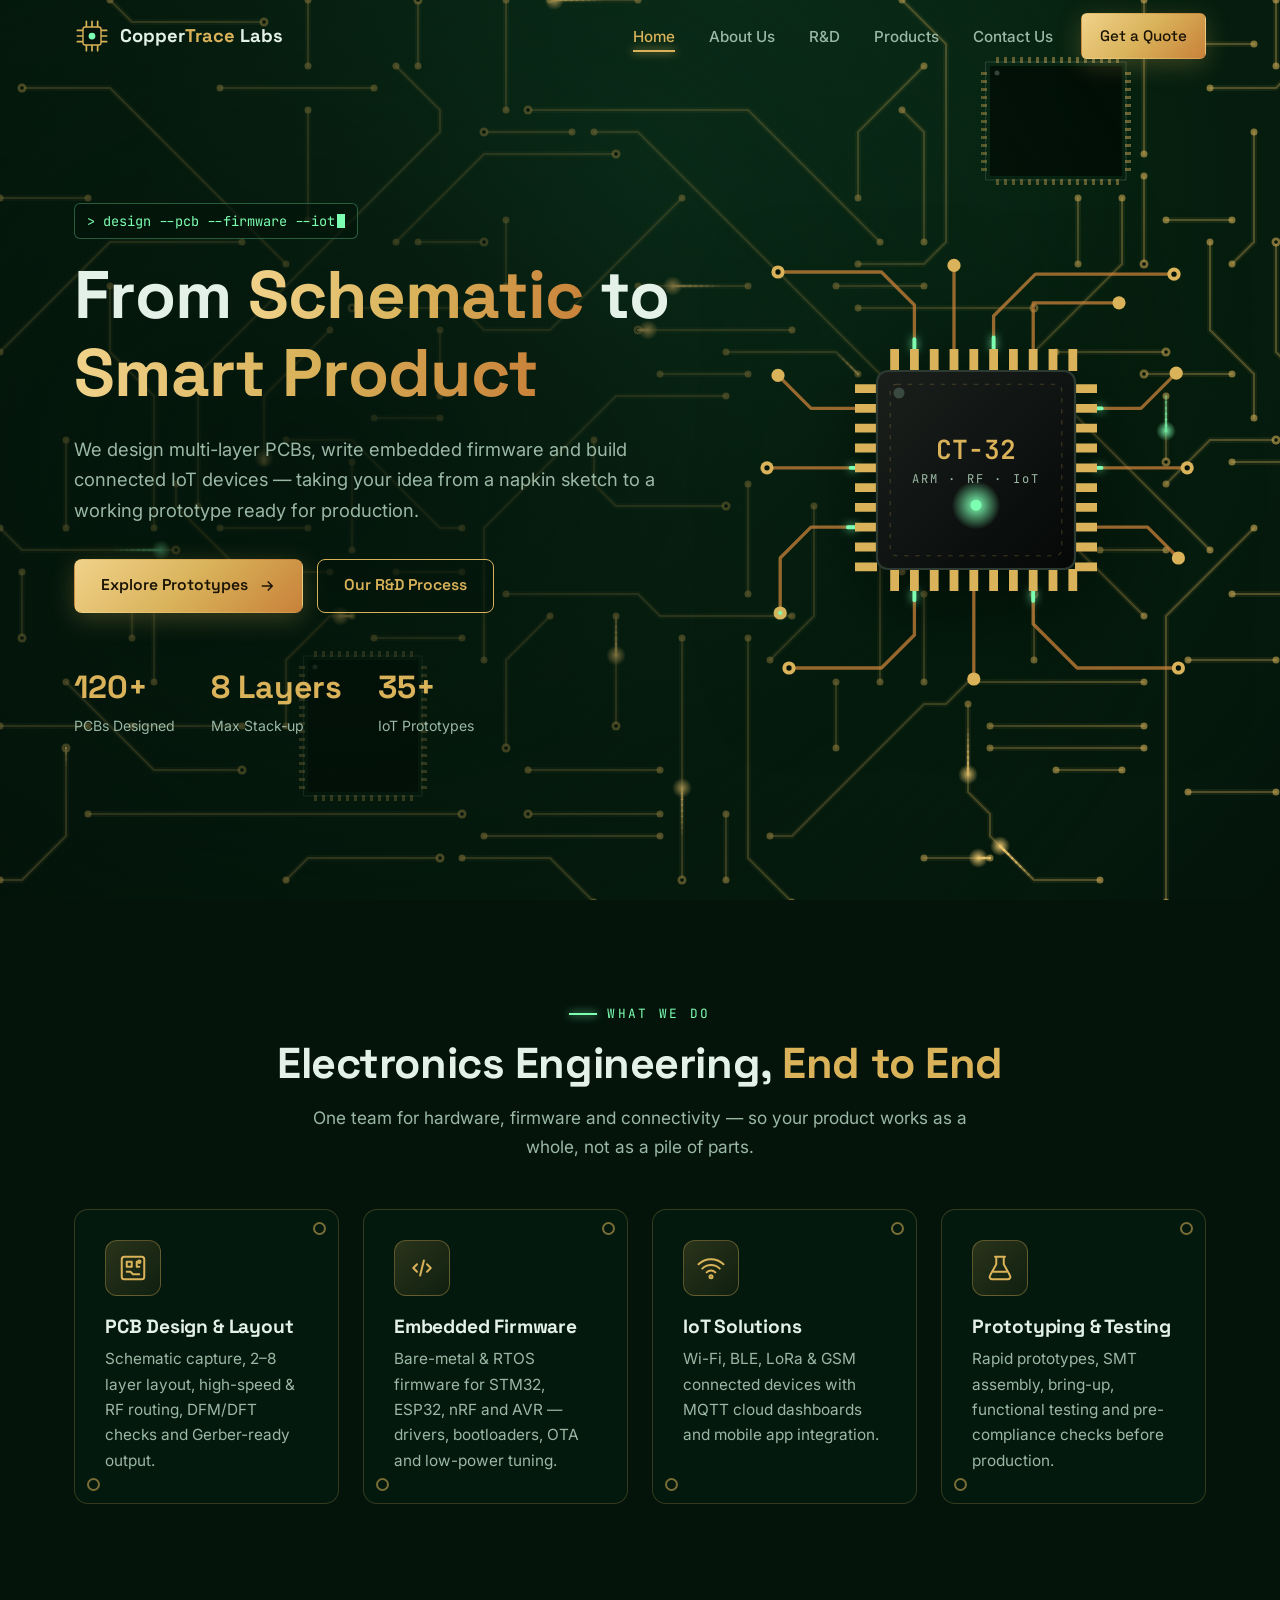
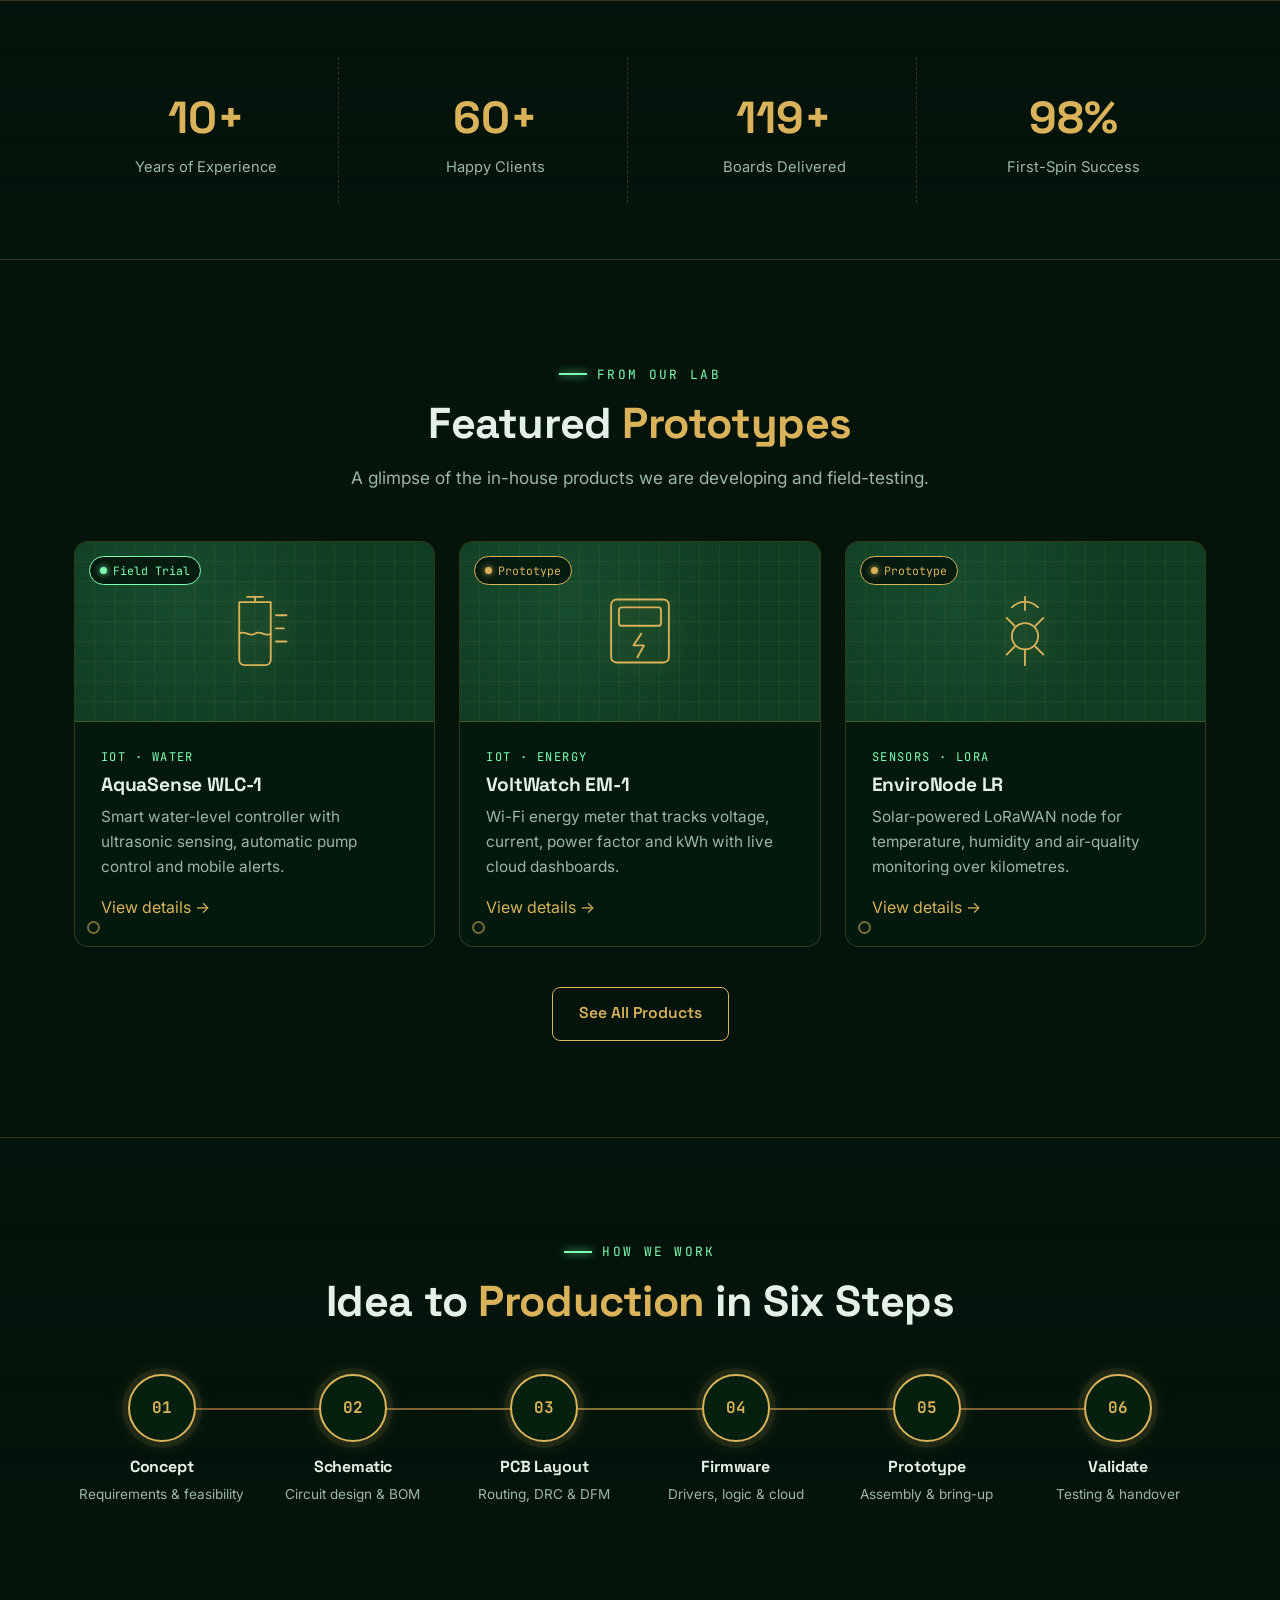
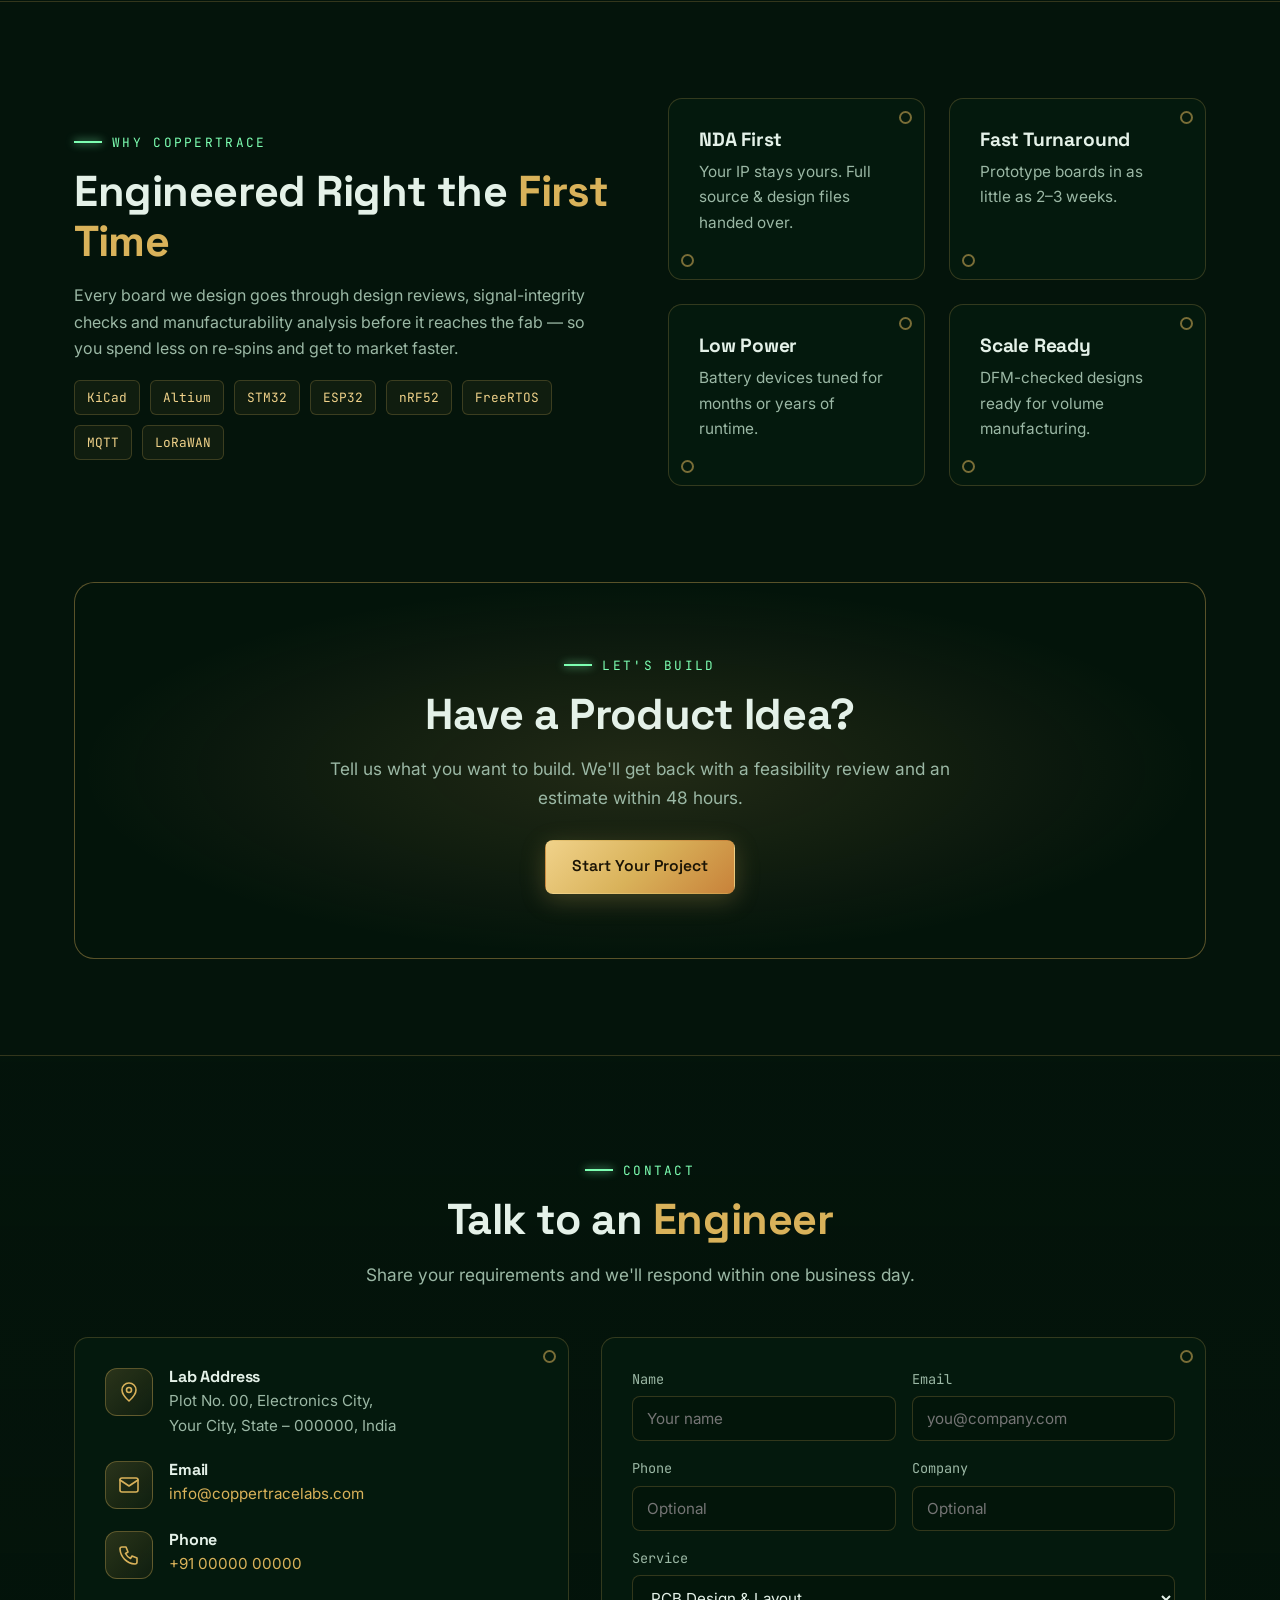
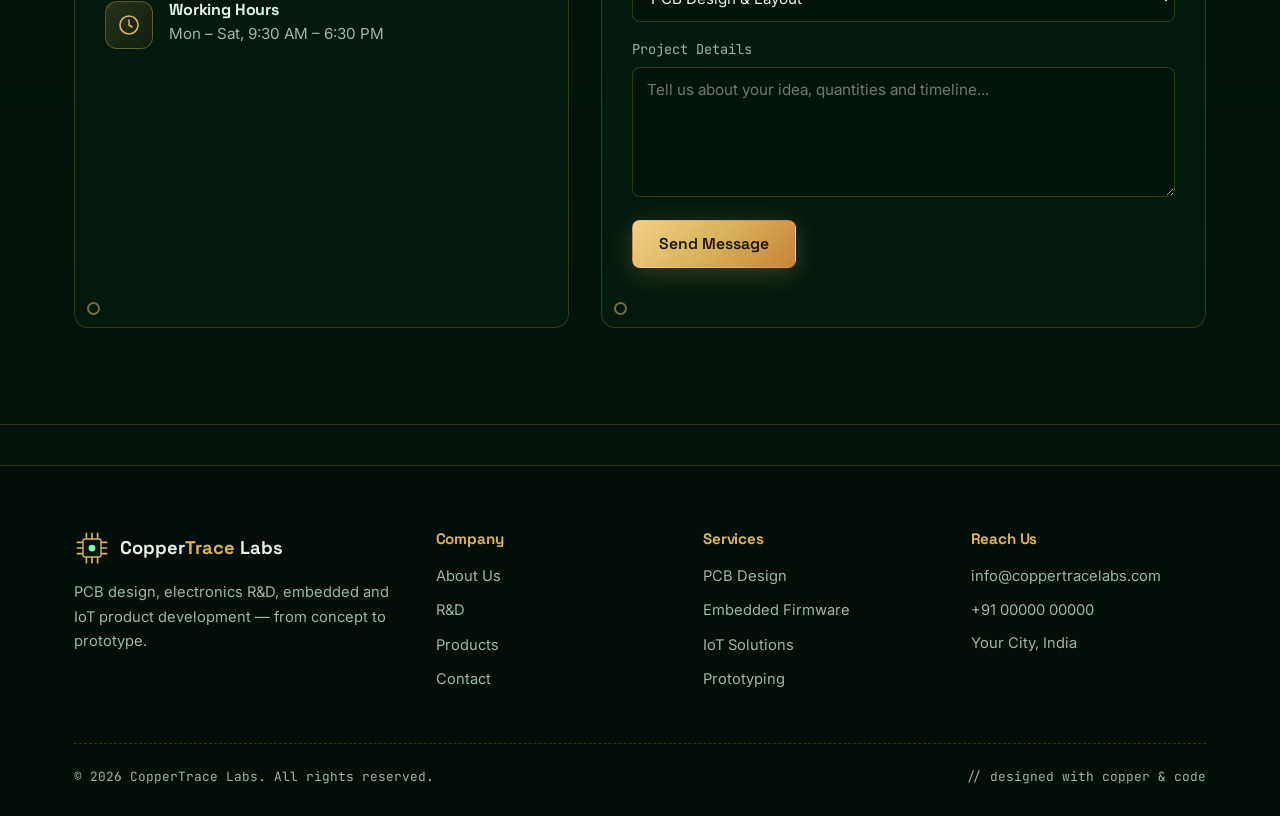
==== commit 712d8019: "Add Contact Us page and Google Sheet form submission" ====
--- a/index.html
+++ b/index.html
@@ -27,6 +27,7 @@
         <li><a href="about.html">About Us</a></li>
         <li><a href="rnd.html">R&amp;D</a></li>
         <li><a href="products.html">Products</a></li>
+        <li><a href="contact.html">Contact Us</a></li>
         <li><a href="#contact" class="btn btn-primary">Get a Quote</a></li>
       </ul>
     </div>
@@ -300,8 +301,11 @@
               <div class="field"><label for="email">Email</label><input id="email" name="email" type="email" required placeholder="you@company.com"></div>
             </div>
             <div class="row">
+              <div class="field"><label for="phone">Phone</label><input id="phone" name="phone" type="tel" placeholder="Optional"></div>
               <div class="field"><label for="company">Company</label><input id="company" name="company" type="text" placeholder="Optional"></div>
-              <div class="field">
+            </div>
+            <div class="hp" aria-hidden="true"><label for="website">Website</label><input id="website" name="website" type="text" tabindex="-1" autocomplete="off"></div>
+            <div class="field">
                 <label for="service">Service</label>
                 <select id="service" name="service">
                   <option>PCB Design &amp; Layout</option>
@@ -311,11 +315,10 @@
                   <option>Product Enquiry</option>
                   <option>Other</option>
                 </select>
-              </div>
             </div>
             <div class="field"><label for="message">Project Details</label><textarea id="message" name="message" required placeholder="Tell us about your idea, quantities and timeline..."></textarea></div>
             <button type="submit" class="btn btn-primary">Send Message</button>
-            <p class="form-note">Opens your email app with the details pre-filled.</p>
+            <p class="form-status" role="status" aria-live="polite"></p>
           </form>
         </div>
       </div>
@@ -335,7 +338,7 @@
         </div>
         <div>
           <h4>Company</h4>
-          <ul><li><a href="about.html">About Us</a></li><li><a href="rnd.html">R&amp;D</a></li><li><a href="products.html">Products</a></li><li><a href="index.html#contact">Contact</a></li></ul>
+          <ul><li><a href="about.html">About Us</a></li><li><a href="rnd.html">R&amp;D</a></li><li><a href="products.html">Products</a></li><li><a href="contact.html">Contact</a></li></ul>
         </div>
         <div>
           <h4>Services</h4>
--- a/css/style.css
+++ b/css/style.css
@@ -26,6 +26,7 @@
 * { box-sizing: border-box; margin: 0; padding: 0; }
 
 html { scroll-behavior: smooth; }
+[id] { scroll-margin-top: 90px; } /* keep anchor targets clear of the fixed header */
 
 body {
   font-family: var(--font-body);
@@ -487,6 +488,12 @@
 }
 form textarea { min-height: 130px; resize: vertical; }
 .form-note { font-size: 0.82rem; color: var(--muted); margin-top: 10px; }
+.form-status { margin-top: 14px; font-size: 0.92rem; min-height: 1em; }
+.form-status.ok { color: var(--signal); }
+.form-status.err { color: #ff9b8a; }
+form button[disabled] { opacity: 0.6; cursor: wait; transform: none; }
+/* spam honeypot, hidden from people */
+.hp { position: absolute; left: -9999px; width: 1px; height: 1px; overflow: hidden; }
 
 /* ---------- Team ---------- */
 .member { text-align: center; }
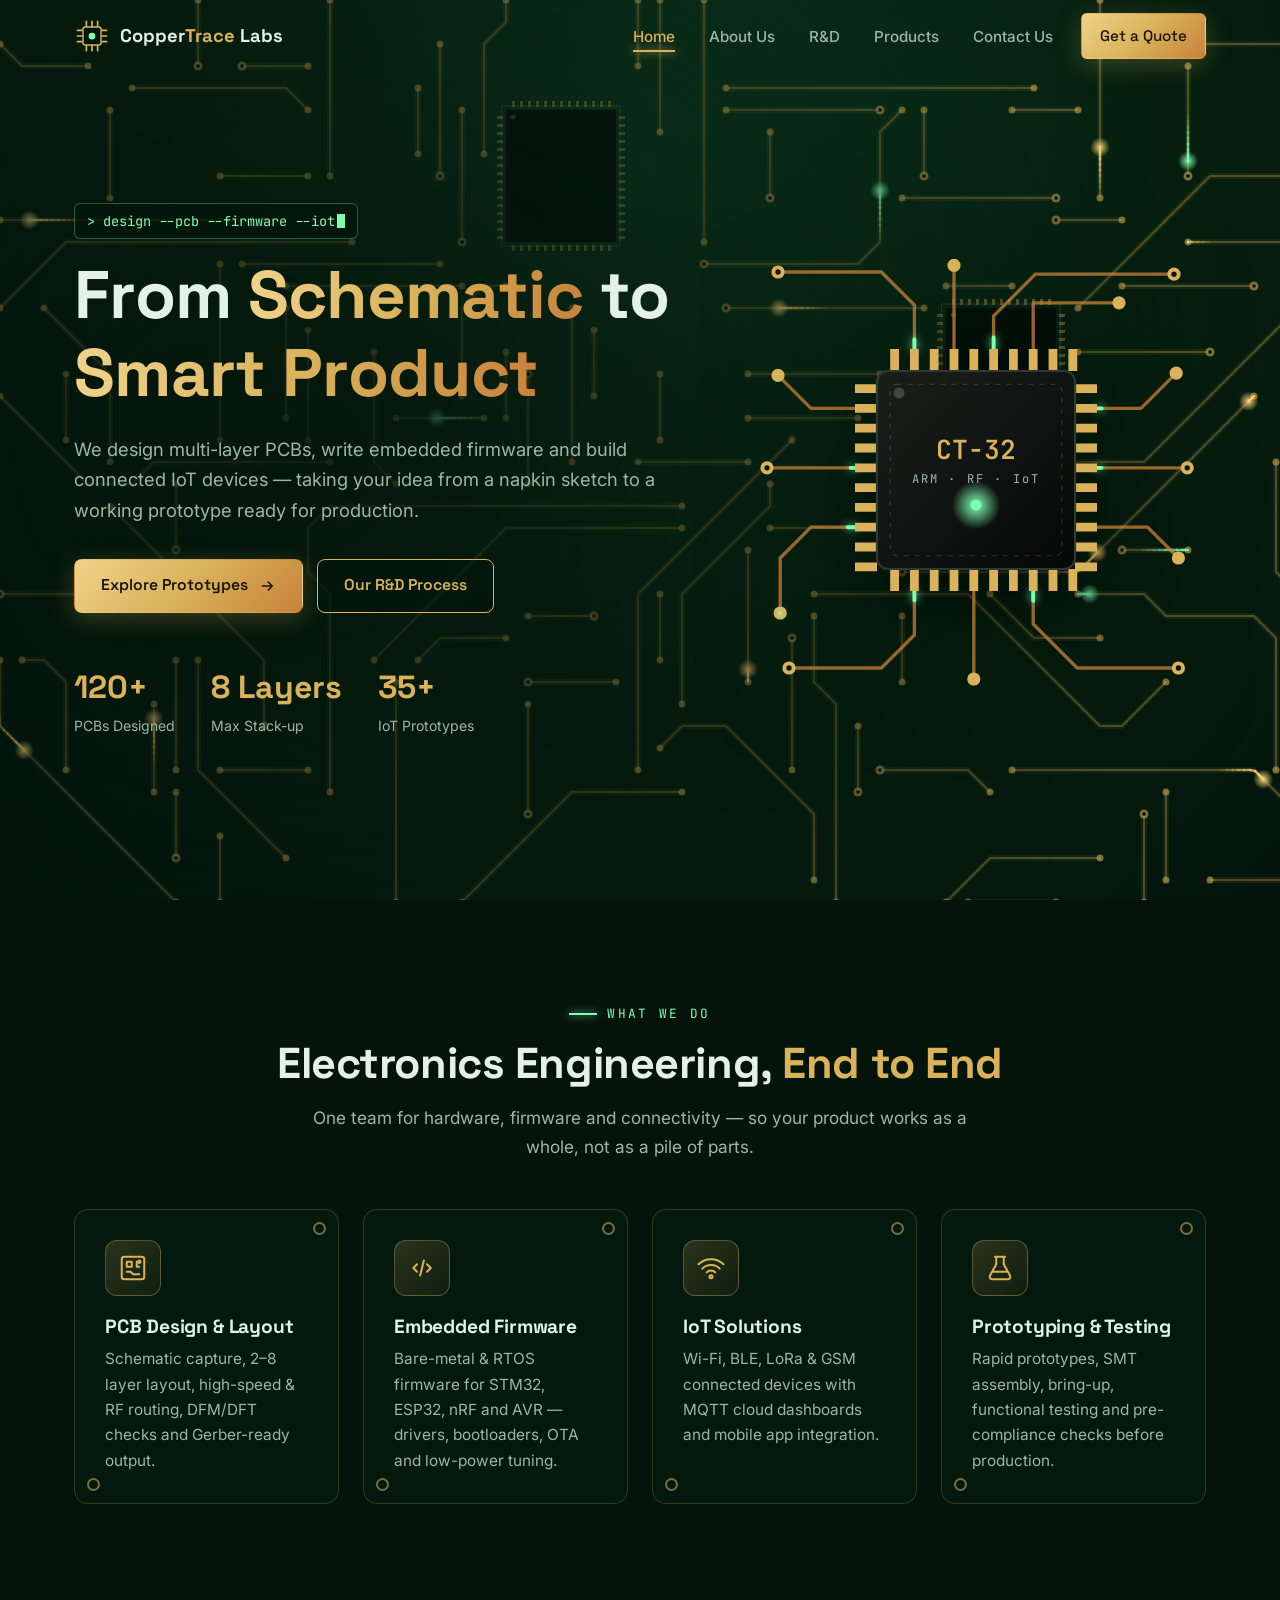
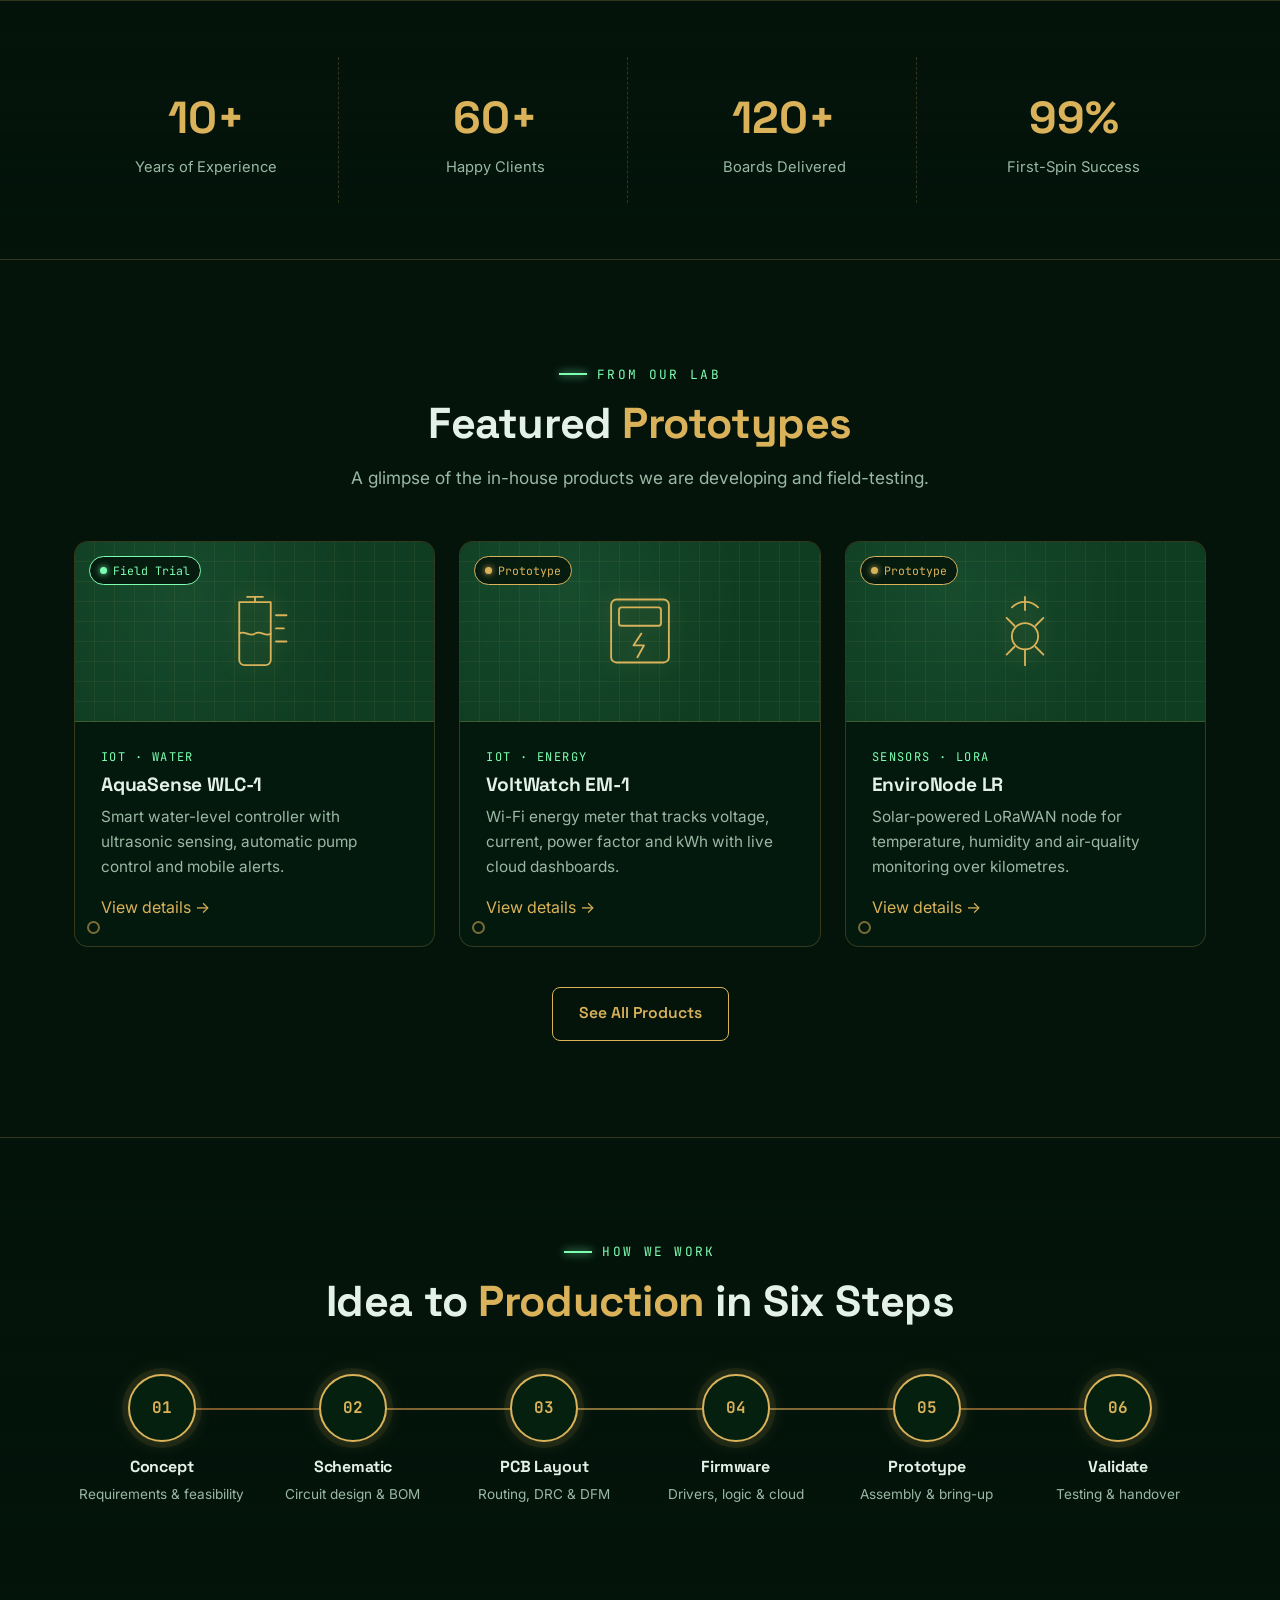
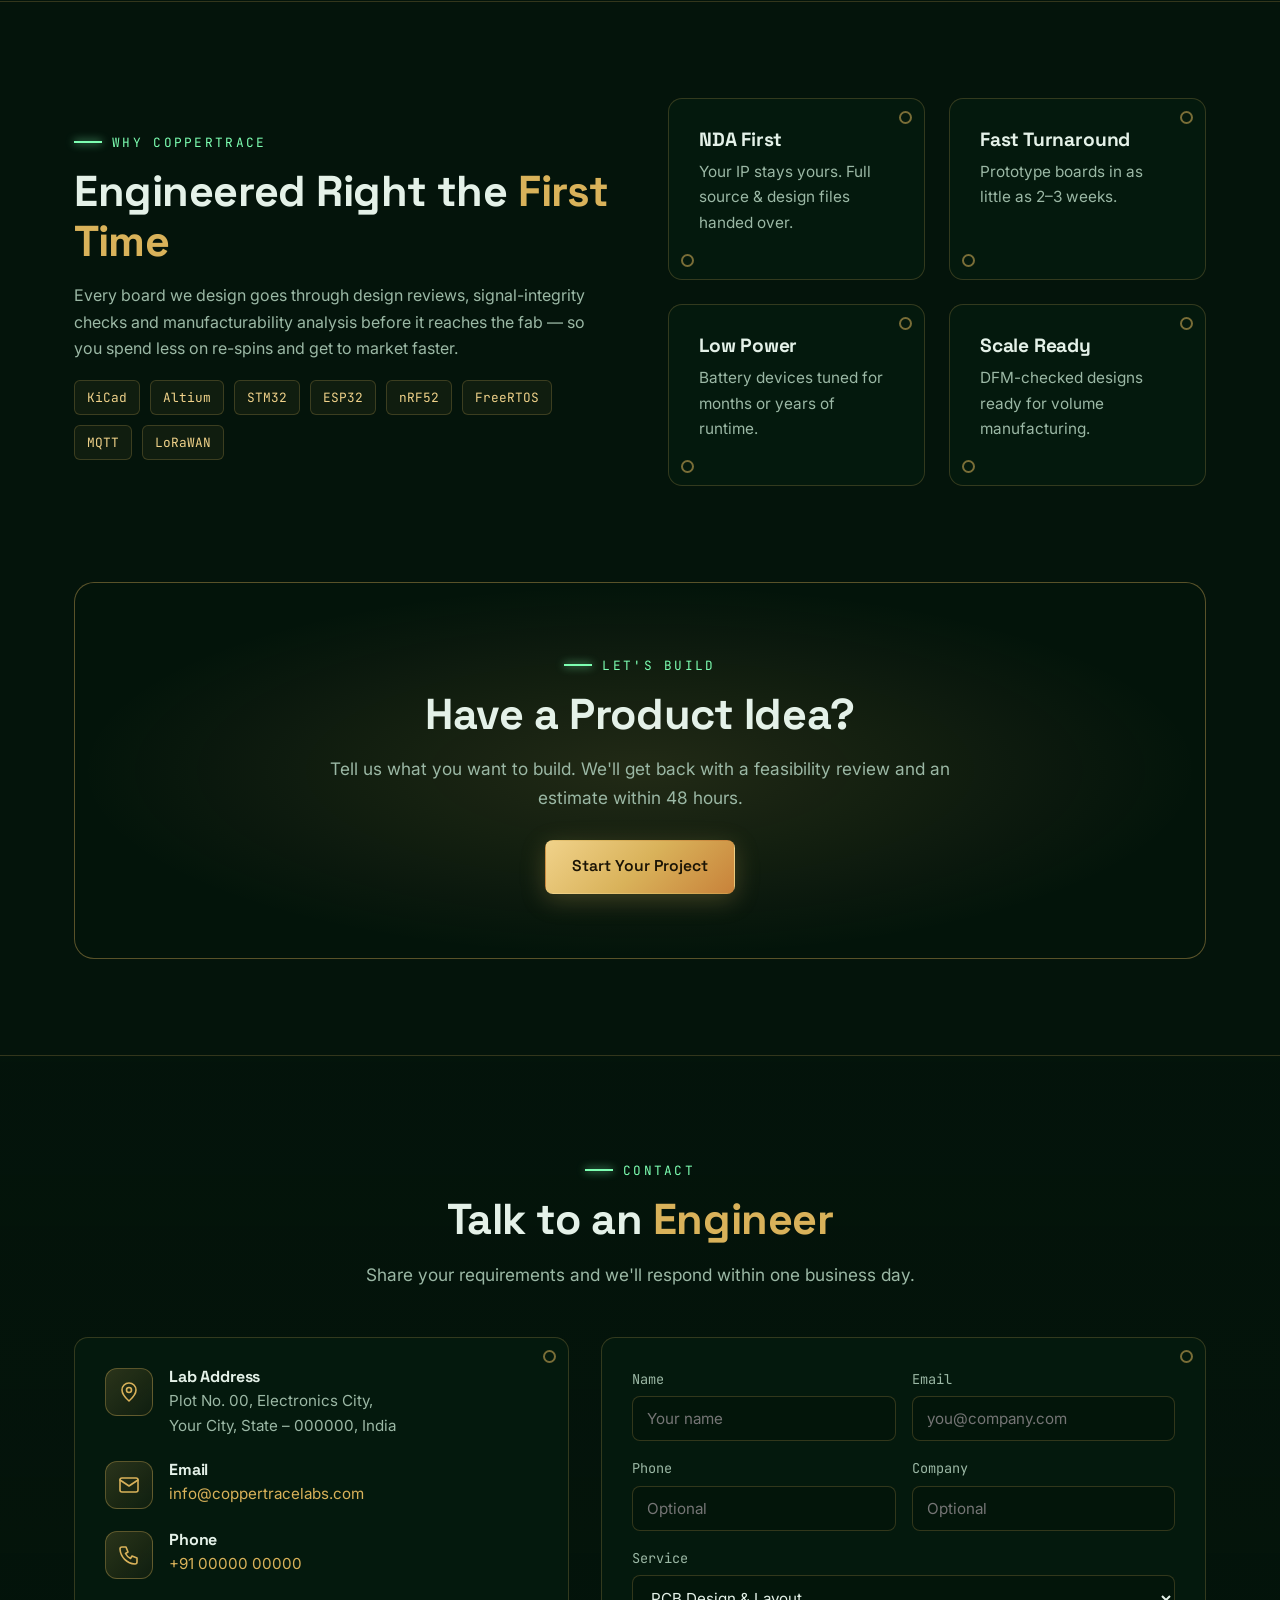
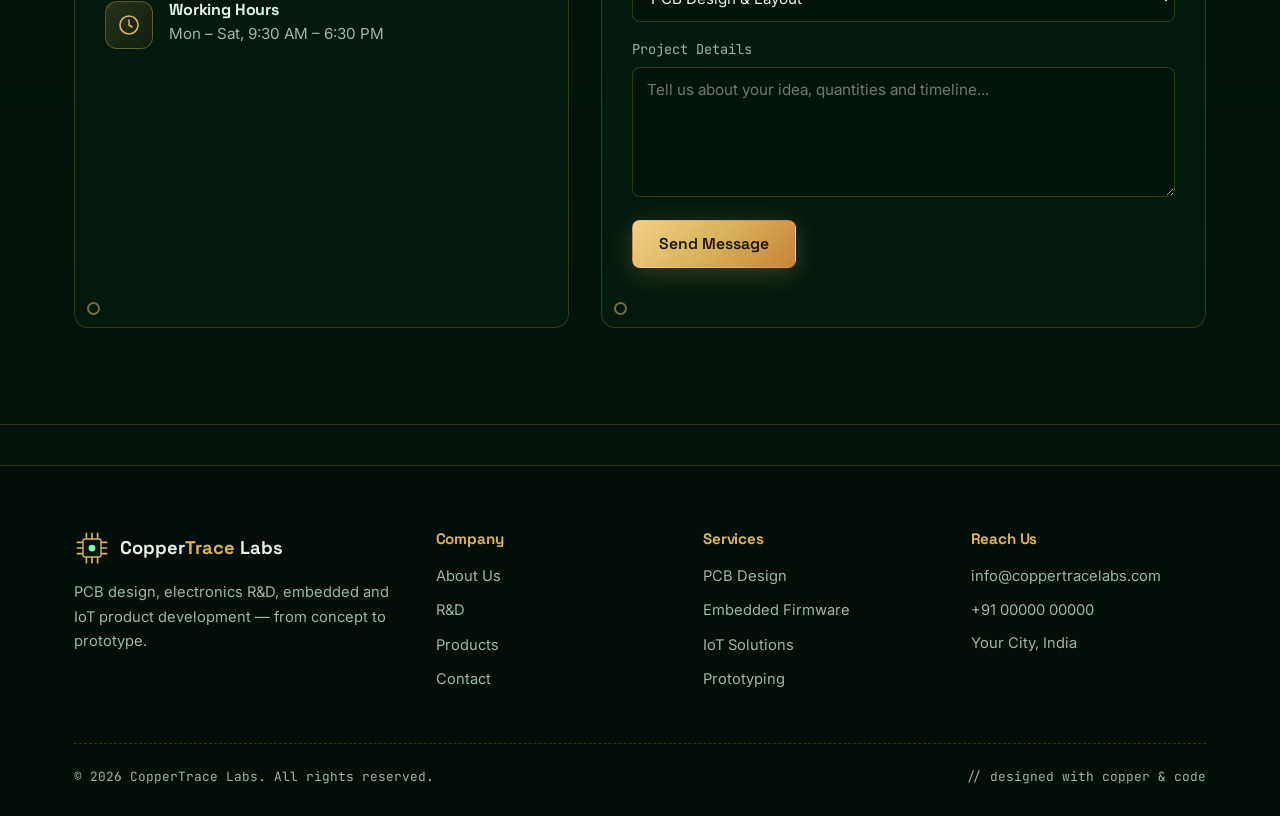
==== commit 19043b31: "Edit meta tags and About Us from the Google Sheet Content tab" ====
--- a/index.html
+++ b/index.html
@@ -11,7 +11,7 @@
   <link href="https://fonts.googleapis.com/css2?family=Inter:wght@400;500;600&family=JetBrains+Mono:wght@400;600&family=Space+Grotesk:wght@500;600;700&display=swap" rel="stylesheet">
   <link rel="stylesheet" href="css/style.css">
 </head>
-<body>
+<body data-page="home">
   <canvas id="pcb-bg" aria-hidden="true"></canvas>
 
   <!-- ============ HEADER ============ -->
--- a/css/style.css
+++ b/css/style.css
@@ -24,6 +24,7 @@
 }
 
 * { box-sizing: border-box; margin: 0; padding: 0; }
+[hidden] { display: none !important; }
 
 html { scroll-behavior: smooth; }
 [id] { scroll-margin-top: 90px; } /* keep anchor targets clear of the fixed header */
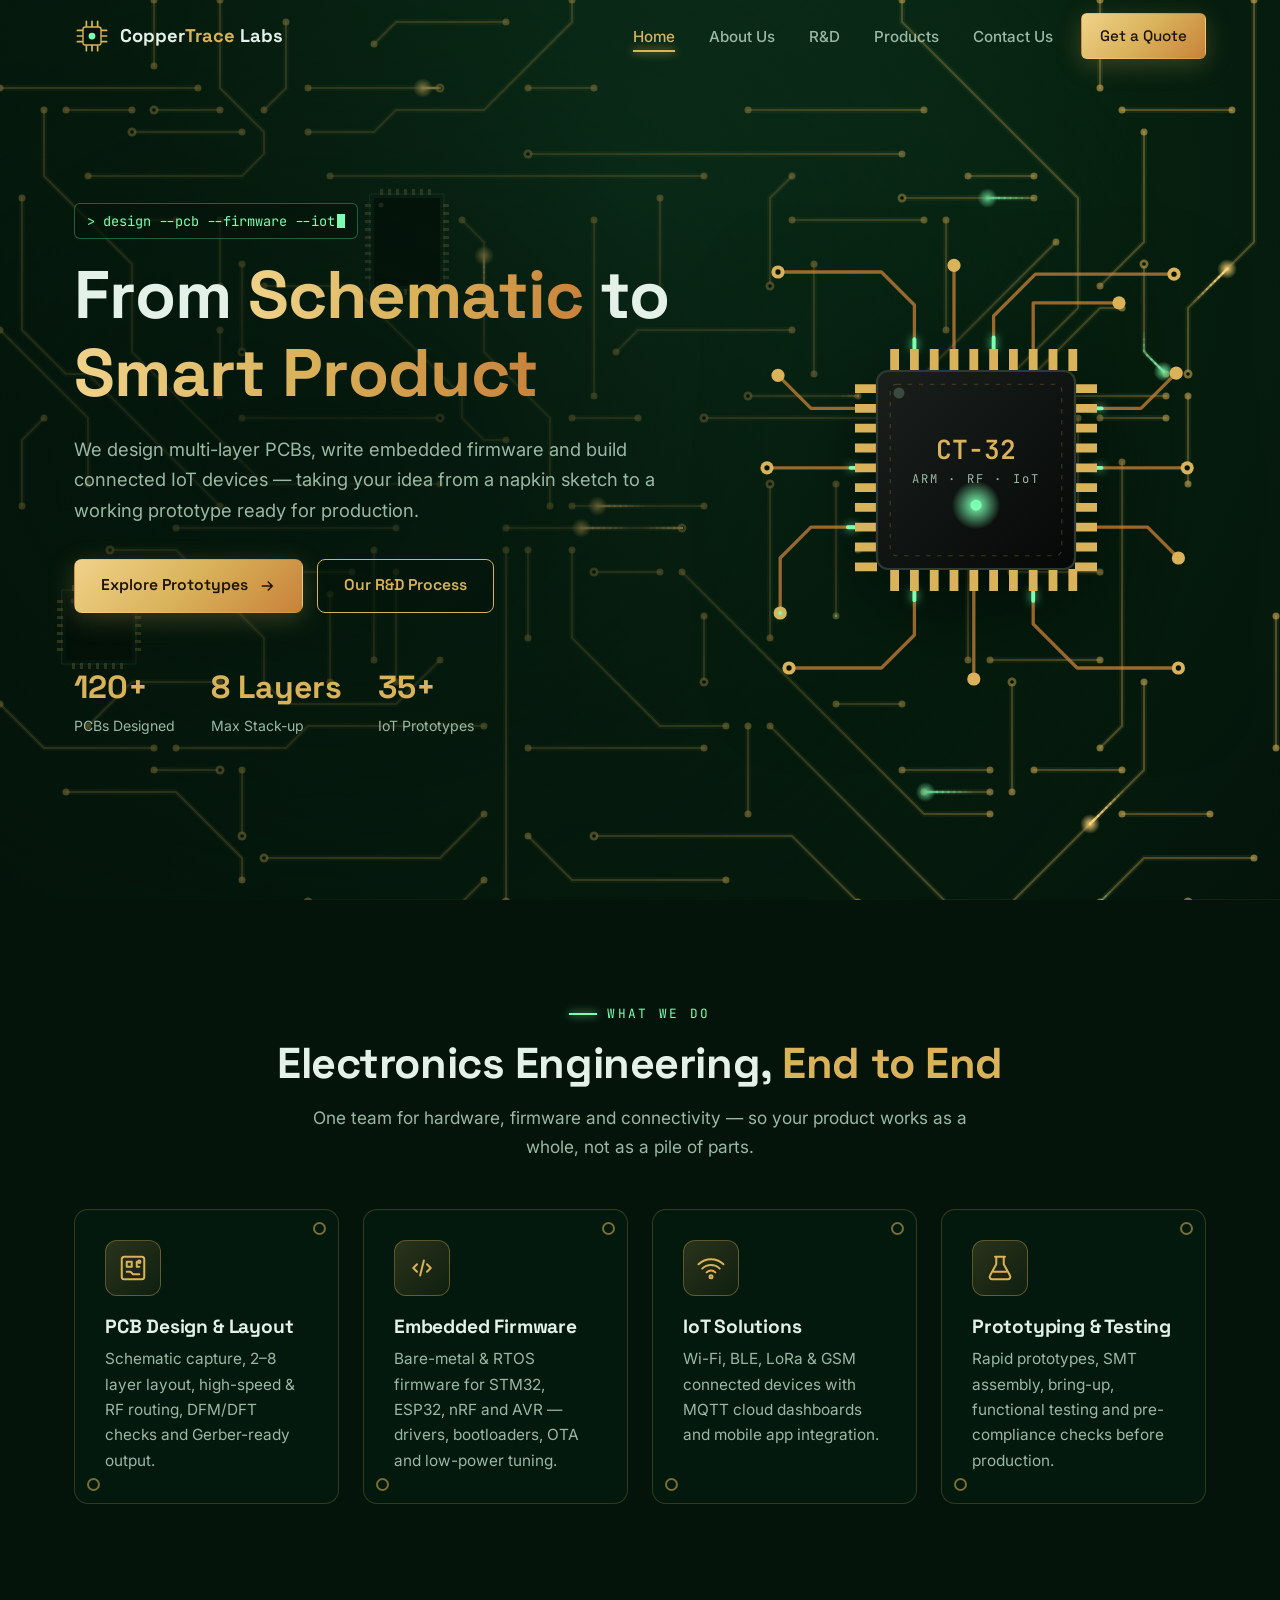
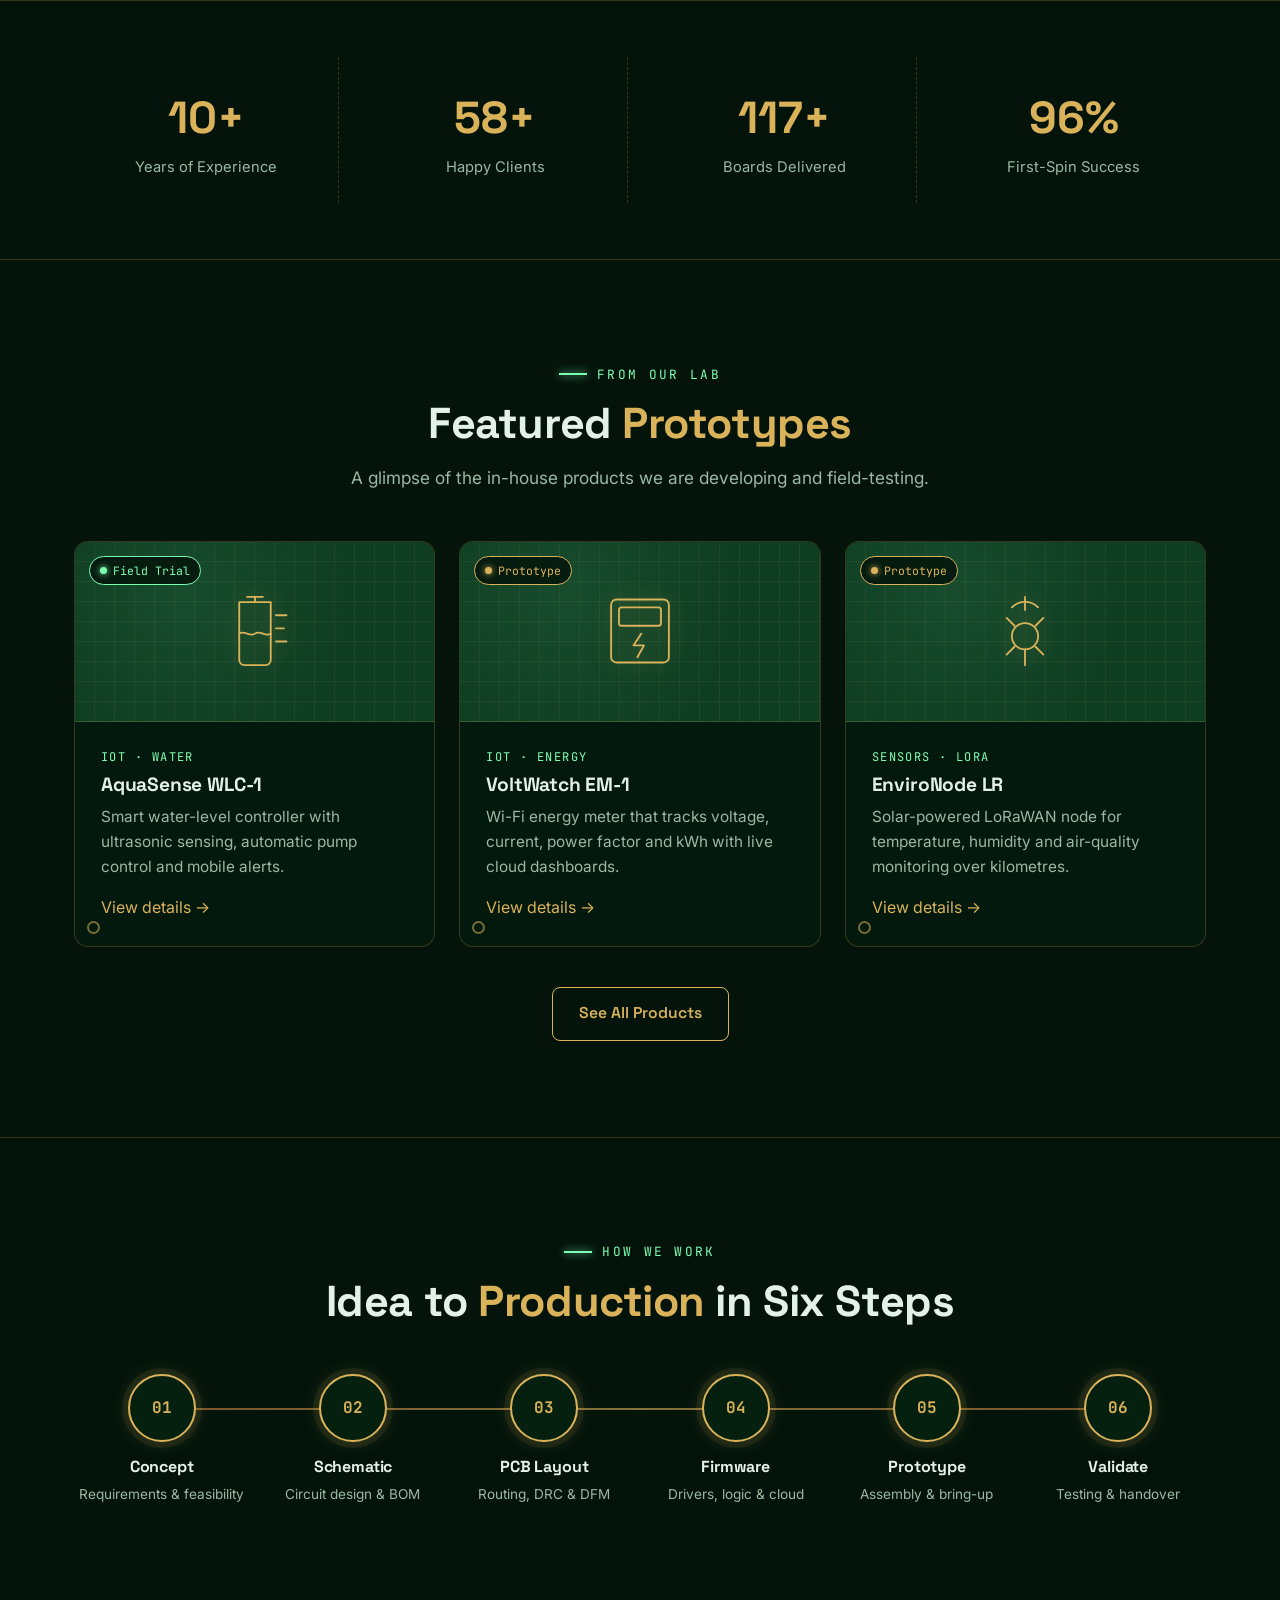
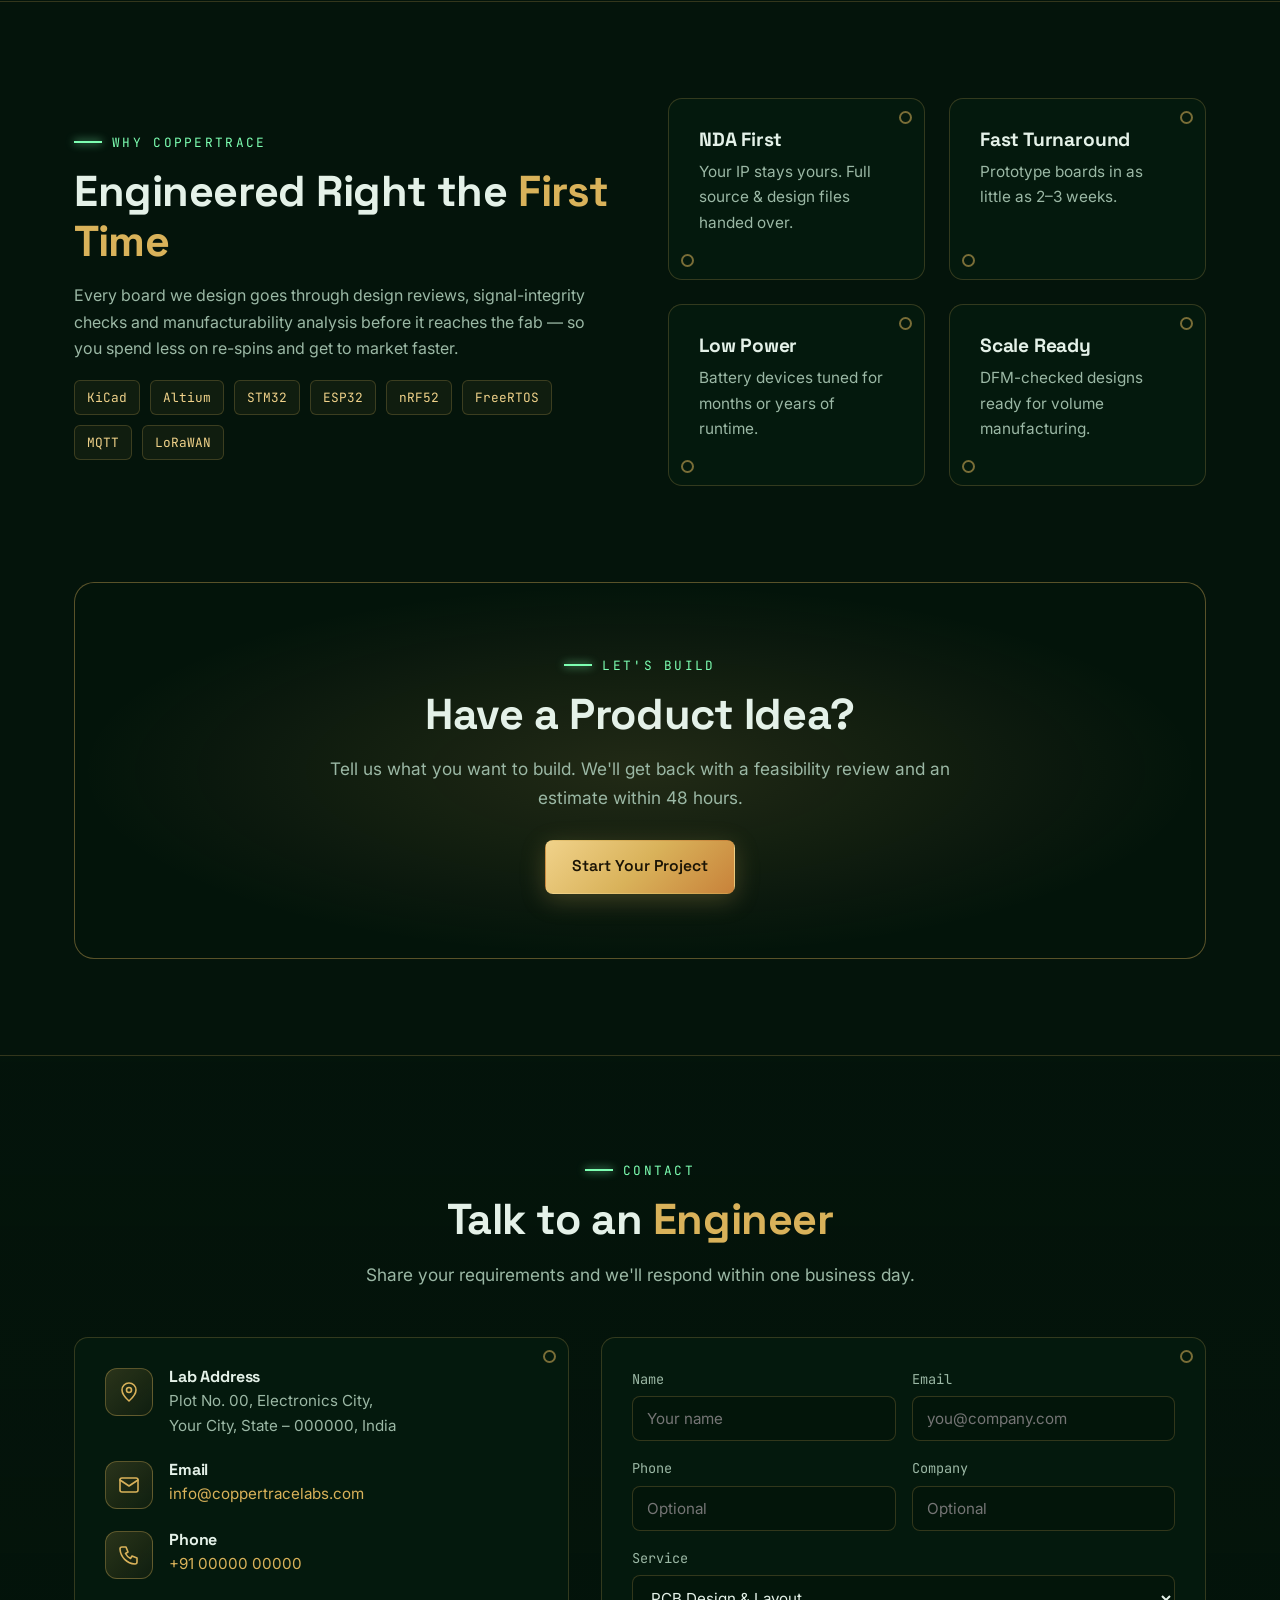
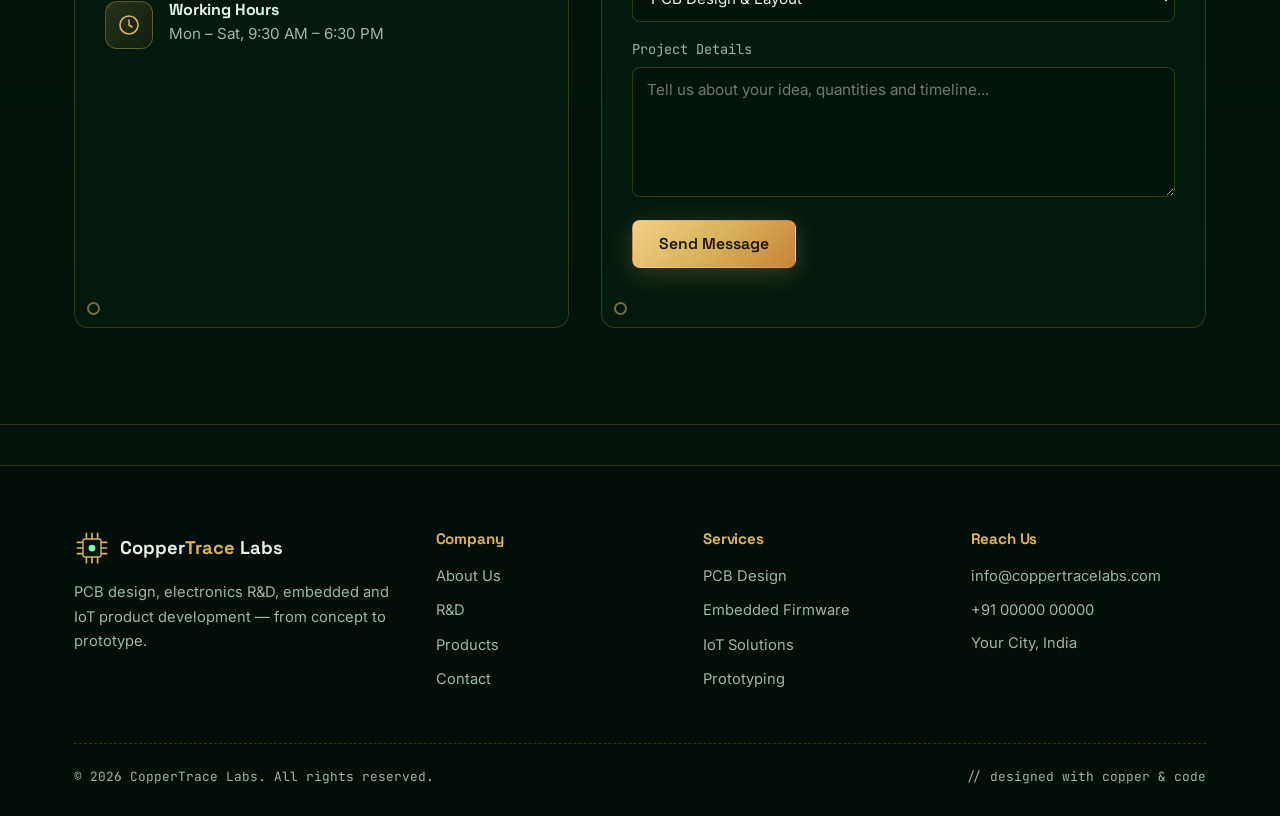
==== commit 6dfff4be: "Edit contact details (address, email, phone, hours, city) from the Content tab" ====
--- a/index.html
+++ b/index.html
@@ -277,21 +277,21 @@
         </div>
         <div class="contact-grid" style="margin-top:48px">
           <div class="contact-info card reveal">
-            <div class="item">
+            <div class="item" data-cms-block>
               <div class="icon"><svg viewBox="0 0 24 24"><path d="M12 21s-7-6.2-7-11a7 7 0 0 1 14 0c0 4.8-7 11-7 11z"/><circle cx="12" cy="10" r="2.5"/></svg></div>
-              <div><h4>Lab Address</h4><p>Plot No. 00, Electronics City,<br>Your City, State – 000000, India</p></div>
-            </div>
-            <div class="item">
+              <div><h4>Lab Address</h4><p data-cms="contact.address">Plot No. 00, Electronics City,<br>Your City, State – 000000, India</p></div>
+            </div>
+            <div class="item" data-cms-block>
               <div class="icon"><svg viewBox="0 0 24 24"><rect x="3" y="5" width="18" height="14" rx="2"/><path d="M3 7l9 6 9-6"/></svg></div>
-              <div><h4>Email</h4><p><a href="mailto:info@coppertracelabs.com">info@coppertracelabs.com</a></p></div>
-            </div>
-            <div class="item">
+              <div><h4>Email</h4><p><a href="mailto:info@coppertracelabs.com" data-cms="contact.email" data-cms-link="mailto">info@coppertracelabs.com</a></p></div>
+            </div>
+            <div class="item" data-cms-block>
               <div class="icon"><svg viewBox="0 0 24 24"><path d="M5 4h4l2 5-2.5 1.5a11 11 0 0 0 5 5L15 13l5 2v4a2 2 0 0 1-2 2A16 16 0 0 1 3 6a2 2 0 0 1 2-2"/></svg></div>
-              <div><h4>Phone</h4><p><a href="tel:+910000000000">+91 00000 00000</a></p></div>
-            </div>
-            <div class="item">
+              <div><h4>Phone</h4><p><a href="tel:+910000000000" data-cms="contact.phone" data-cms-link="tel">+91 00000 00000</a></p></div>
+            </div>
+            <div class="item" data-cms-block>
               <div class="icon"><svg viewBox="0 0 24 24"><circle cx="12" cy="12" r="9"/><path d="M12 7v5l3 2"/></svg></div>
-              <div><h4>Working Hours</h4><p>Mon – Sat, 9:30 AM – 6:30 PM</p></div>
+              <div><h4>Working Hours</h4><p data-cms="contact.hours">Mon – Sat, 9:30 AM – 6:30 PM</p></div>
             </div>
           </div>
 
@@ -346,7 +346,7 @@
         </div>
         <div>
           <h4>Reach Us</h4>
-          <ul><li><a href="mailto:info@coppertracelabs.com">info@coppertracelabs.com</a></li><li><a href="tel:+910000000000">+91 00000 00000</a></li><li><p>Your City, India</p></li></ul>
+          <ul><li><a href="mailto:info@coppertracelabs.com" data-cms="contact.email" data-cms-link="mailto">info@coppertracelabs.com</a></li><li><a href="tel:+910000000000" data-cms="contact.phone" data-cms-link="tel">+91 00000 00000</a></li><li><p data-cms="contact.city">Your City, India</p></li></ul>
         </div>
       </div>
       <div class="footer-bottom">
